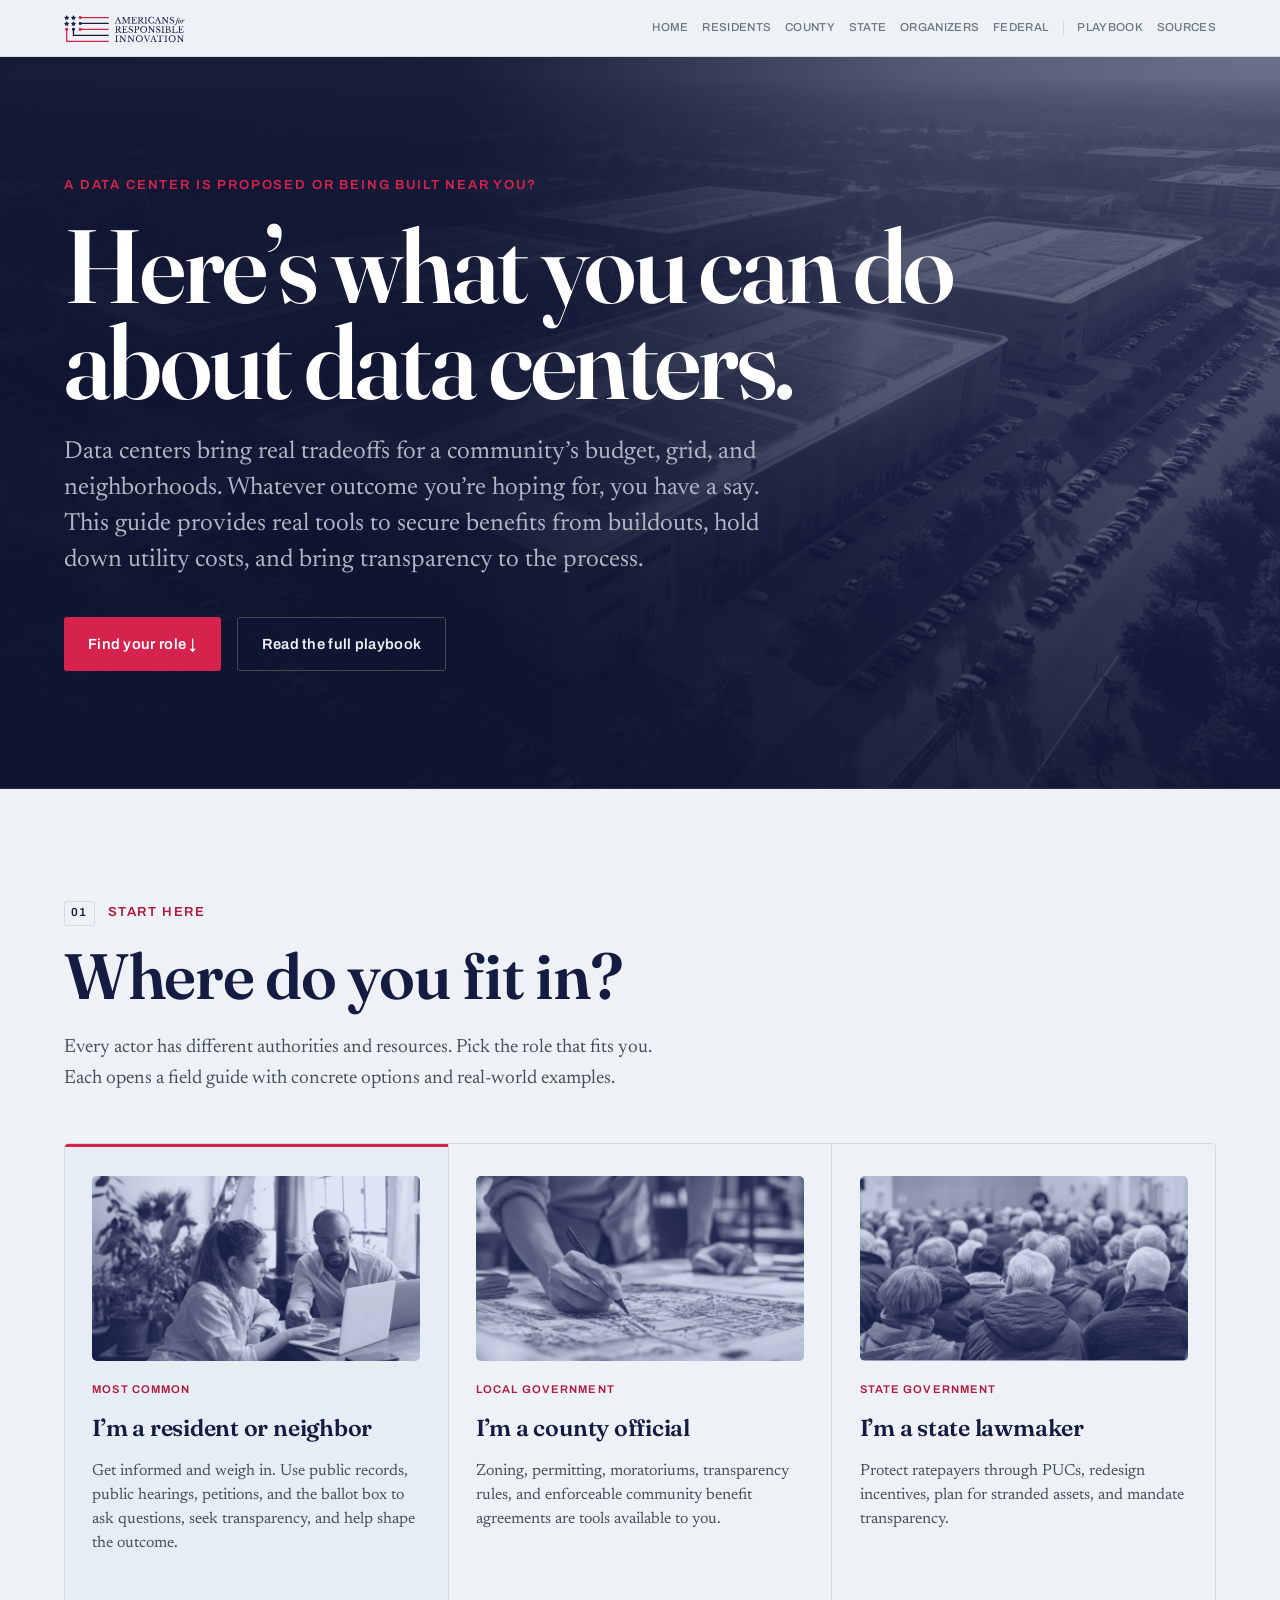
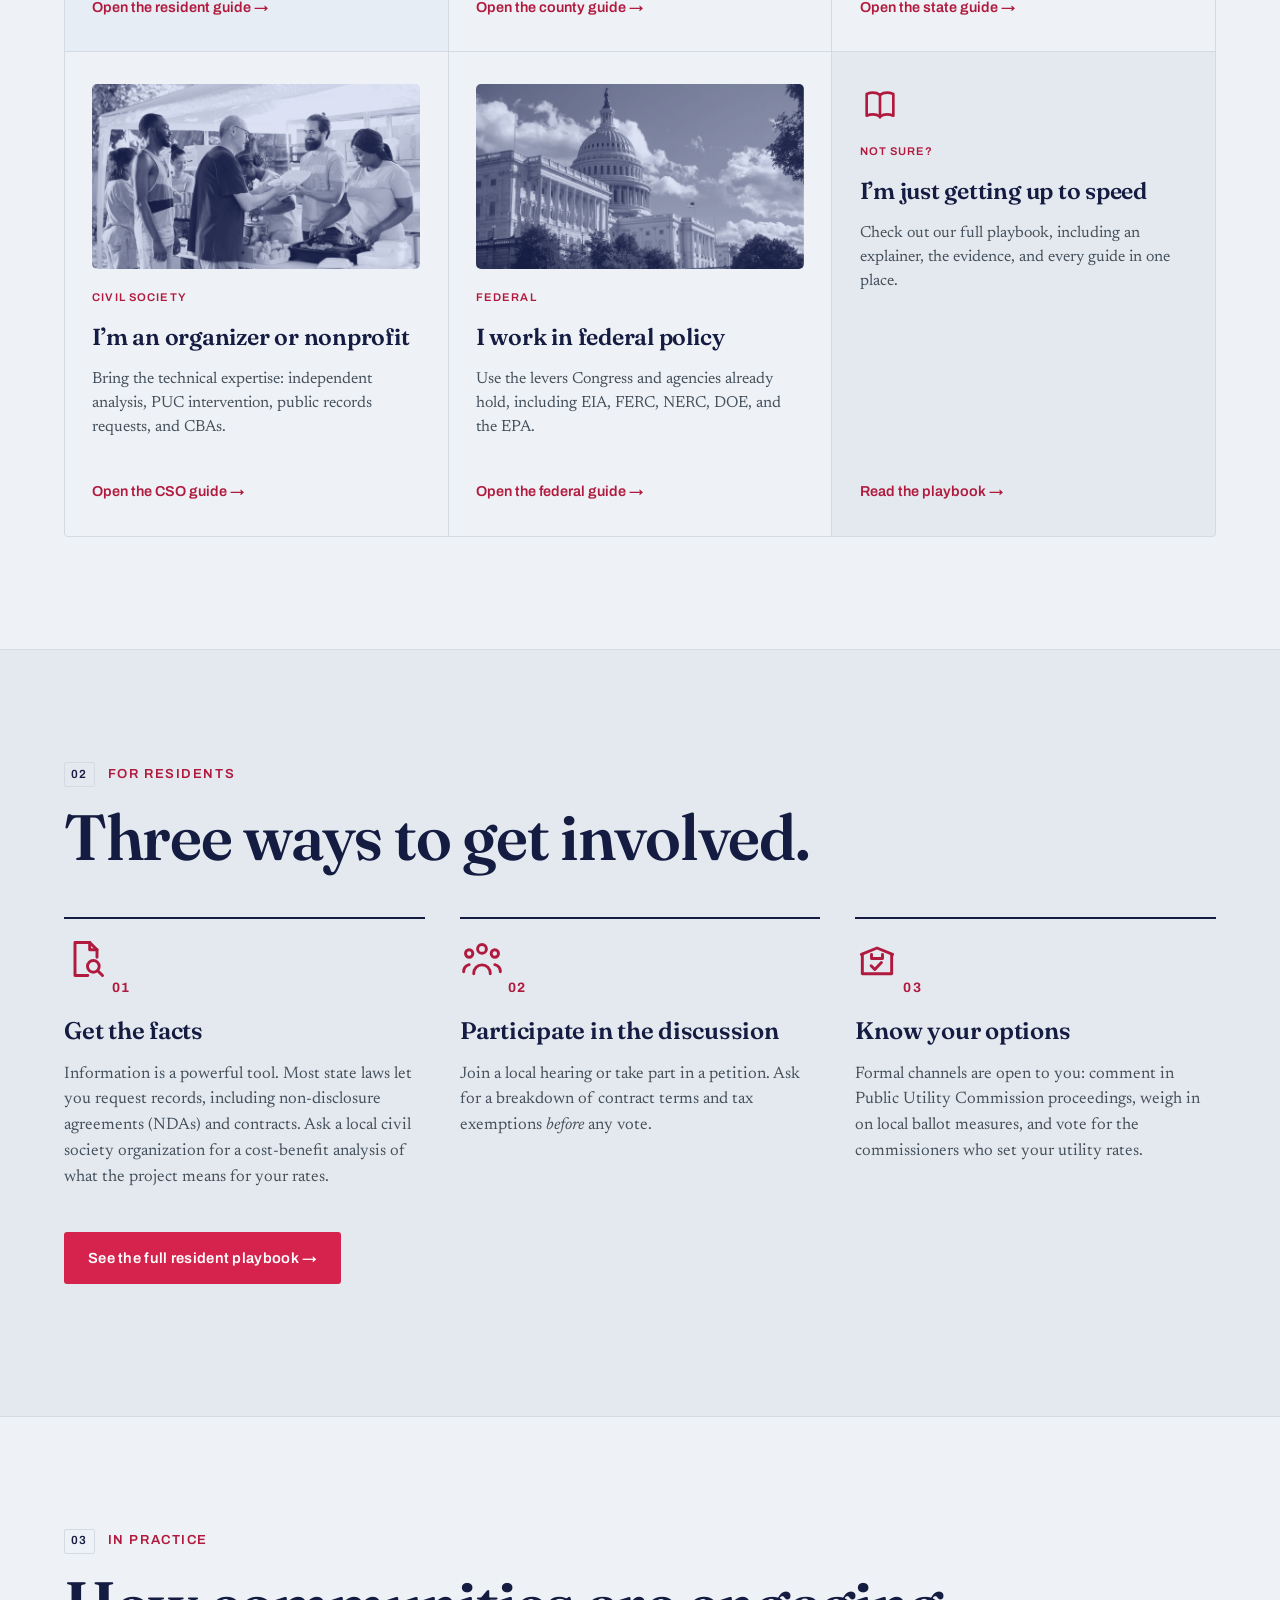
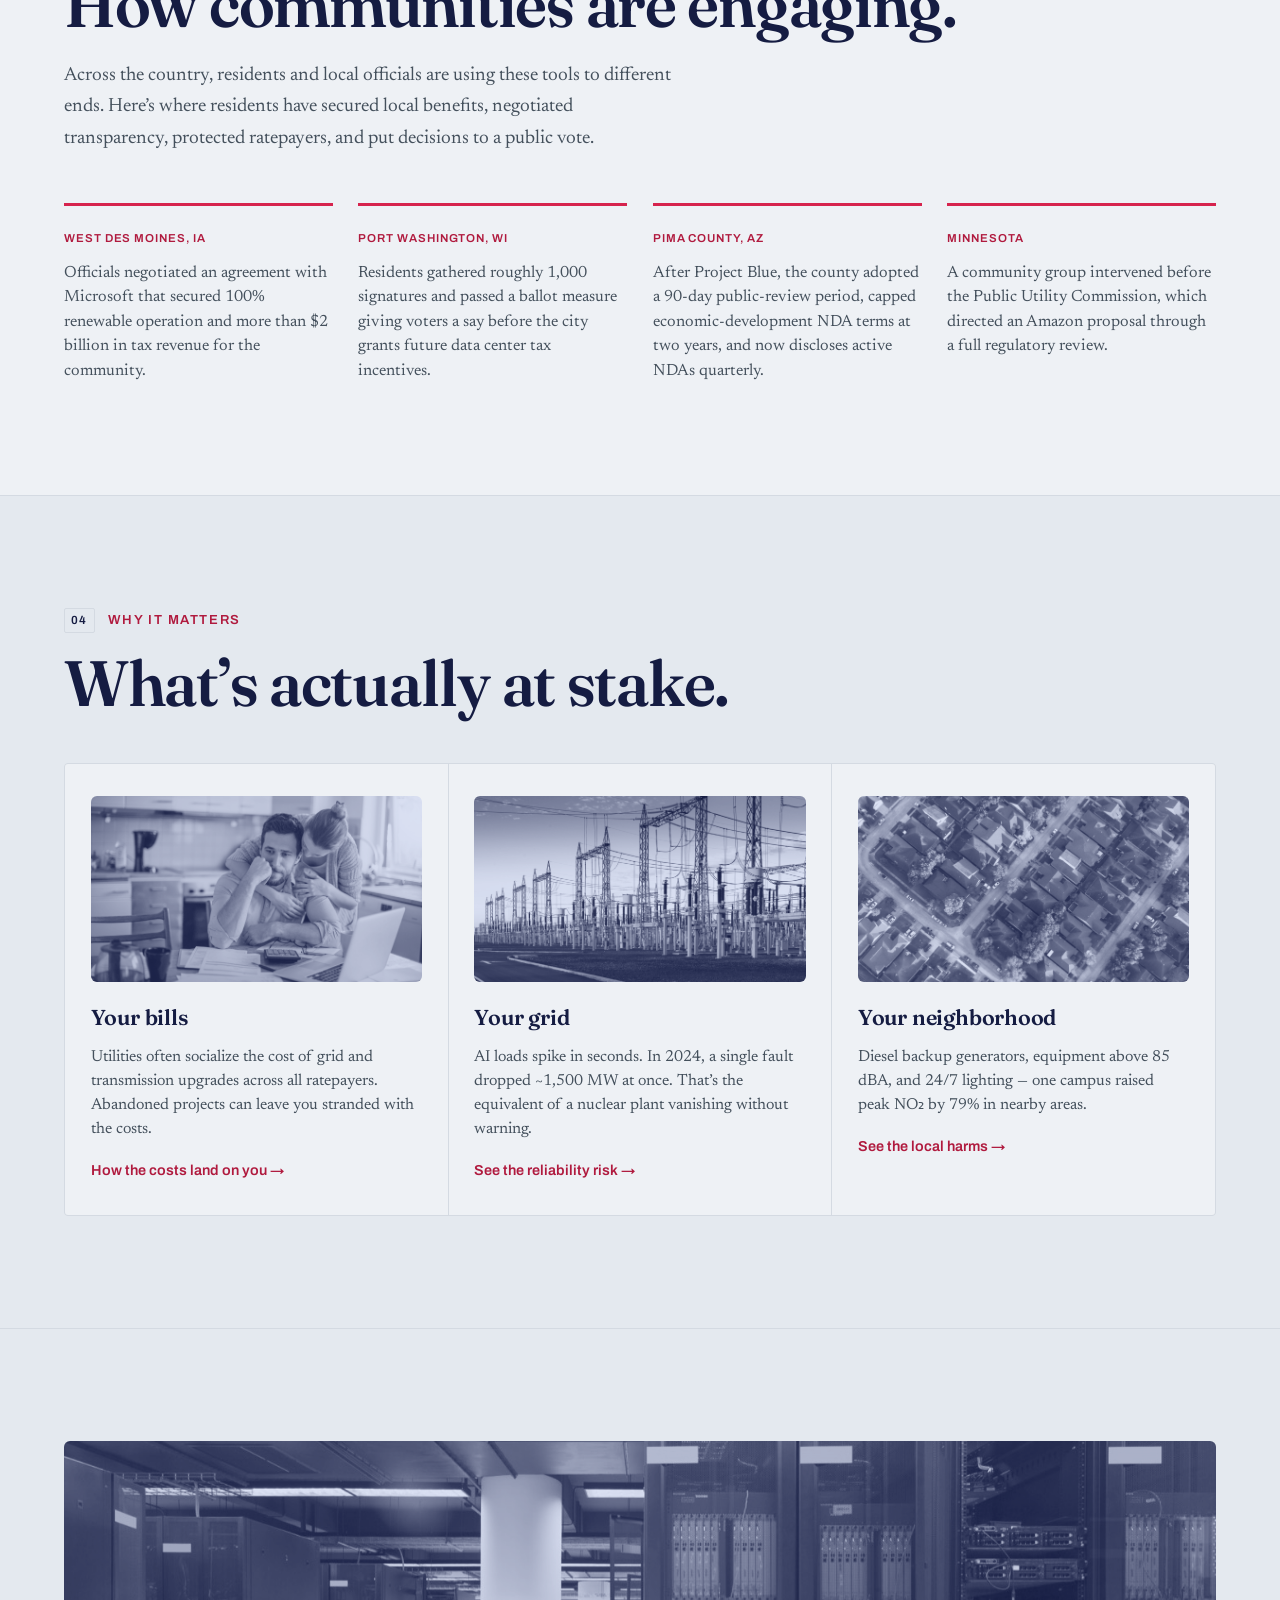
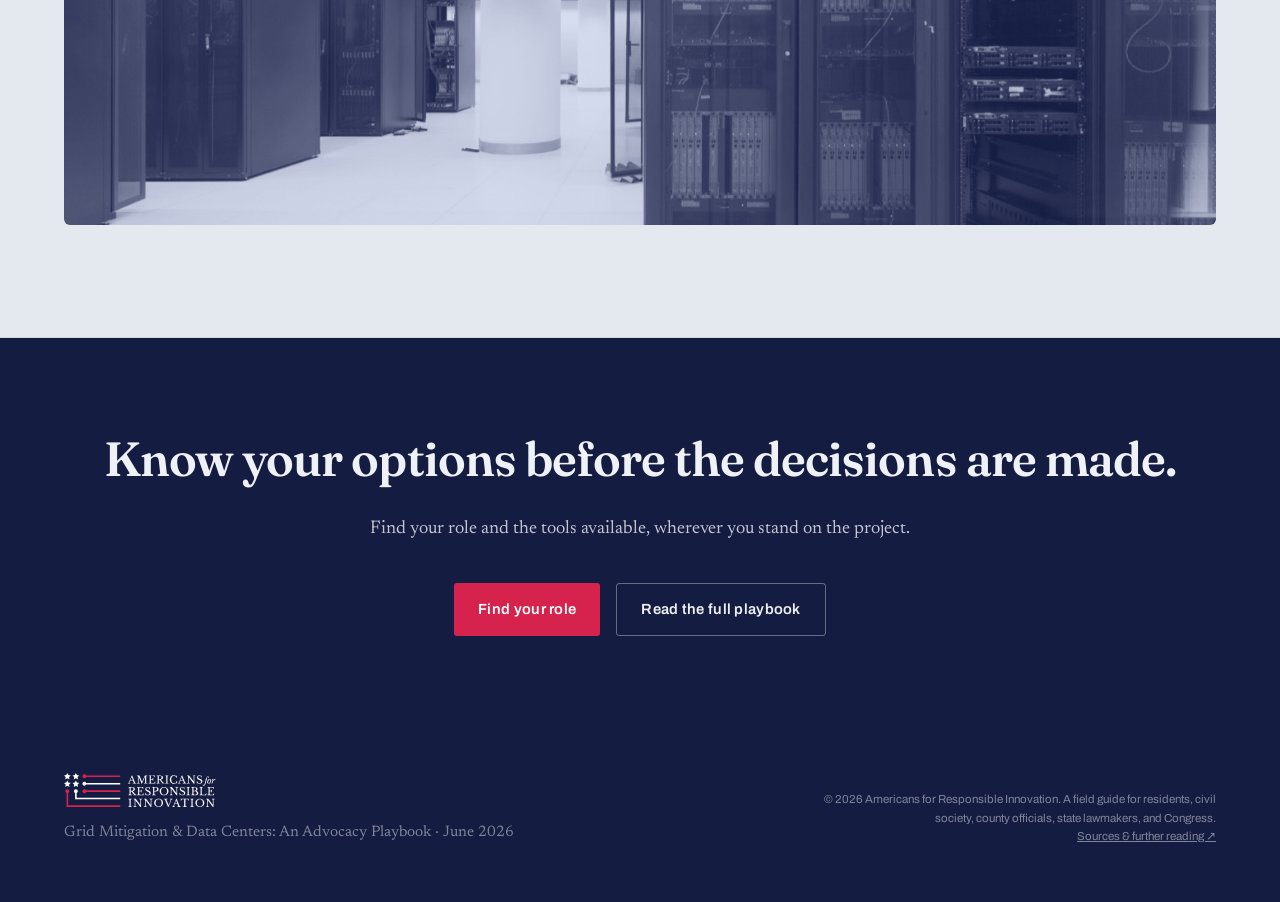
==== index.html @ ce4a9664 "Fix Playbook nav hover: grey divider + text-width underline The hover/active rule set border-color (" ====
<!DOCTYPE html>
<html lang="en">
<head>
  <meta charset="UTF-8" />
  <meta name="viewport" content="width=device-width, initial-scale=1.0" />
  <title>A data center near you? Here's what you can do.</title>
  <meta name="description" content="A community guide to engaging on data center development. Understand the process and your options — as a resident, county official, state lawmaker, organizer, or in Congress. From Americans for Responsible Innovation." />
  <link rel="preconnect" href="https://fonts.googleapis.com" />
  <link rel="preconnect" href="https://fonts.gstatic.com" crossorigin />
  <link href="https://fonts.googleapis.com/css2?family=Archivo:wght@400;500;600;700&family=Fraunces:ital,opsz,wght@0,9..144,300..900;1,9..144,400..700&family=Newsreader:ital,opsz,wght@0,6..72,300..600;1,6..72,300..500&display=swap" rel="stylesheet" />
  <link rel="stylesheet" href="styles.css?v=18" />
</head>
<body class="action-page">
  <div class="progress" id="progress" aria-hidden="true"></div>

  <!-- ARI duotone filter (navy shadows → cool-light highlights) -->
  <svg width="0" height="0" style="position:absolute" aria-hidden="true" focusable="false">
    <filter id="duo-amber" color-interpolation-filters="sRGB">
      <feColorMatrix type="matrix" values="0.299 0.587 0.114 0 0  0.299 0.587 0.114 0 0  0.299 0.587 0.114 0 0  0 0 0 1 0" />
      <feComponentTransfer>
        <feFuncR type="table" tableValues="0.082 0.870" />
        <feFuncG type="table" tableValues="0.110 0.895" />
        <feFuncB type="table" tableValues="0.259 0.965" />
      </feComponentTransfer>
    </filter>
  </svg>

  <header class="topbar">
    <div class="container topbar-inner">
      <a class="org" href="https://ari.us" target="_blank" rel="noopener"><img src="images/ari-logo-navy.svg" alt="Americans for Responsible Innovation" /></a>
      <nav class="section-nav" aria-label="Primary">
        <a href="index.html">Home</a>
        <a href="guides.html?guide=citizens">Residents</a>
        <a href="guides.html?guide=county">County</a>
        <a href="guides.html?guide=state">State</a>
        <a href="guides.html?guide=cso">Organizers</a>
        <a href="guides.html?guide=federal">Federal</a>
        <a href="playbook.html" class="nav-pb">Playbook</a>
        <a href="sources.html">Sources</a>
      </nav>
    </div>
  </header>

  <main id="top">
    <!-- ░░ ACTION HERO ░░ -->
    <section class="action-hero">
      <img class="hero-photo" src="images/dc-exterior-1.jpg" alt="" aria-hidden="true" />
      <div class="hero-scrim" aria-hidden="true"></div>
      <div class="container action-hero-inner">
        <p class="preline">A data center is proposed or being built near you?</p>
        <h1>Here’s what you can do<br />about data centers.</h1>
        <p class="standfirst">
          Data centers bring real tradeoffs for a community’s budget, grid, and
          neighborhoods. Whatever outcome you’re hoping for, you have a say. This guide
          provides real tools to secure benefits from buildouts, hold down utility costs,
          and bring transparency to the process.
        </p>
        <div class="hero-cta">
          <a href="#roles" class="btn btn-primary">Find your role ↓</a>
          <a href="playbook.html" class="btn btn-ghost">Read the full playbook</a>
        </div>
      </div>
    </section>

    <!-- ░░ ROLE ROUTER ░░ -->
    <section class="section" id="roles">
      <div class="container">
        <header class="section-head">
          <p class="section-label"><span class="num">01</span> Start Here</p>
          <h2 class="section-title">Where do you fit in?</h2>
          <p class="section-intro">Every actor has different authorities and resources. Pick the
          role that fits you. Each opens a field guide with concrete options and real-world
          examples.</p>
        </header>

        <div class="roles">
          <a class="role-card role-card--primary" href="guides.html?guide=citizens">
            <img class="role-photo" src="images/family.jpg" alt="" loading="lazy" />
            <span class="role-eyebrow">Most common</span>
            <h3>I’m a resident or neighbor</h3>
            <p>Get informed and weigh in. Use public records, public hearings, petitions,
            and the ballot box to ask questions, seek transparency, and help shape the
            outcome.</p>
            <span class="role-go">Open the resident guide →</span>
          </a>
          <a class="role-card" href="guides.html?guide=county">
            <img class="role-photo" src="images/zoning.jpg" alt="" loading="lazy" />
            <span class="role-eyebrow">Local government</span>
            <h3>I’m a county official</h3>
            <p>Zoning, permitting, moratoriums, transparency rules, and enforceable community
            benefit agreements are tools available to you.</p>
            <span class="role-go">Open the county guide →</span>
          </a>
          <a class="role-card" href="guides.html?guide=state">
            <img class="role-photo" src="images/town-hall.jpg" alt="" loading="lazy" />
            <span class="role-eyebrow">State government</span>
            <h3>I’m a state lawmaker</h3>
            <p>Protect ratepayers through PUCs, redesign incentives, plan for stranded assets,
            and mandate transparency.</p>
            <span class="role-go">Open the state guide →</span>
          </a>
          <a class="role-card" href="guides.html?guide=cso">
            <img class="role-photo" src="images/grassroots.jpg" alt="" loading="lazy" />
            <span class="role-eyebrow">Civil society</span>
            <h3>I’m an organizer or nonprofit</h3>
            <p>Bring the technical expertise: independent analysis, PUC intervention, public
            records requests, and CBAs.</p>
            <span class="role-go">Open the CSO guide →</span>
          </a>
          <a class="role-card" href="guides.html?guide=federal">
            <img class="role-photo" src="images/capitol.jpg" alt="" loading="lazy" />
            <span class="role-eyebrow">Federal</span>
            <h3>I work in federal policy</h3>
            <p>Use the levers Congress and agencies already hold, including EIA, FERC, NERC,
            DOE, and the EPA.</p>
            <span class="role-go">Open the federal guide →</span>
          </a>
          <a class="role-card role-card--muted" href="playbook.html">
            <span class="ico role-ico"><svg viewBox="0 0 24 24"><path d="M12 6.5C9.8 5 6.5 5 4 6v13c2.5-1 5.8-1 8 .5 2.2-1.5 5.5-1.5 8-.5V6c-2.5-1-5.8-1-8 .5z"/><path d="M12 6.5V20"/></svg></span>
            <span class="role-eyebrow">Not sure?</span>
            <h3>I’m just getting up to speed</h3>
            <p>Check out our full playbook, including an explainer, the evidence, and every
            guide in one place.</p>
            <span class="role-go">Read the playbook →</span>
          </a>
        </div>
      </div>
    </section>

    <!-- ░░ FIRST MOVES (RESIDENTS) ░░ -->
    <section class="section section-alt" id="firstmoves">
      <div class="container">
        <header class="section-head">
          <p class="section-label"><span class="num">02</span> For Residents</p>
          <h2 class="section-title">Three ways to get involved.</h2>
        </header>

        <div class="moves">
          <article class="move">
            <span class="ico move-ico"><svg viewBox="0 0 24 24"><path d="M14 3H6v18h7"/><path d="M14 3l4 4v4"/><path d="M14 3v4h4"/><circle cx="16" cy="16" r="3.2"/><path d="M18.4 18.4L21 21"/></svg></span>
            <span class="move-num">01</span>
            <h3>Get the facts</h3>
            <p>Information is a powerful tool. Most state laws let you request records,
            including non-disclosure agreements (NDAs) and contracts. Ask a local civil
            society organization for a cost-benefit analysis of what the project means for
            your rates.</p>
          </article>
          <article class="move">
            <span class="ico move-ico"><svg viewBox="0 0 24 24"><circle cx="12" cy="6.5" r="2.4"/><circle cx="5" cy="9" r="2"/><circle cx="19" cy="9" r="2"/><path d="M7.5 20c0-3 2-4.8 4.5-4.8s4.5 1.8 4.5 4.8"/><path d="M2 19c0-2 1-3.4 3-3.9M22 19c0-2-1-3.4-3-3.9"/></svg></span>
            <span class="move-num">02</span>
            <h3>Participate in the discussion</h3>
            <p>Join a local hearing or take part in a petition. Ask for a breakdown of
            contract terms and tax exemptions <em>before</em> any vote.</p>
          </article>
          <article class="move">
            <span class="ico move-ico"><svg viewBox="0 0 24 24"><path d="M3.5 9.5L12 6l8.5 3.5"/><path d="M4 9.5V20h16V9.5"/><path d="M9 9.5v2.2h6V9.5"/><path d="M8.8 15.7l2 2 3.6-3.8"/></svg></span>
            <span class="move-num">03</span>
            <h3>Know your options</h3>
            <p>Formal channels are open to you: comment in Public Utility Commission
            proceedings, weigh in on local ballot measures, and vote for the commissioners
            who set your utility rates.</p>
          </article>
        </div>
        <p class="moves-more">
          <a href="guides.html?guide=citizens" class="btn btn-primary">See the full resident playbook →</a>
        </p>
      </div>
    </section>

    <!-- ░░ WINS ░░ -->
    <section class="section wins-section" id="wins">
      <div class="container">
        <header class="section-head">
          <p class="section-label"><span class="num">03</span> In Practice</p>
          <h2 class="section-title">How communities are engaging.</h2>
          <p class="section-intro">Across the country, residents and local officials are using
          these tools to different ends. Here’s where residents have secured local benefits,
          negotiated transparency, protected ratepayers, and put decisions to a public vote.</p>
        </header>
        <div class="wins">
          <article class="win">
            <span class="win-place">West Des Moines, IA</span>
            <p>Officials negotiated an agreement with Microsoft that secured 100% renewable
            operation and more than $2 billion in tax revenue for the community.</p>
          </article>
          <article class="win">
            <span class="win-place">Port Washington, WI</span>
            <p>Residents gathered roughly 1,000 signatures and passed a ballot measure giving
            voters a say before the city grants future data center tax incentives.</p>
          </article>
          <article class="win">
            <span class="win-place">Pima County, AZ</span>
            <p>After Project Blue, the county adopted a 90-day public-review period, capped
            economic-development NDA terms at two years, and now discloses active NDAs
            quarterly.</p>
          </article>
          <article class="win">
            <span class="win-place">Minnesota</span>
            <p>A community group intervened before the Public Utility Commission, which
            directed an Amazon proposal through a full regulatory review.</p>
          </article>
        </div>
      </div>
    </section>

    <!-- ░░ WHY IT MATTERS ░░ -->
    <section class="section section-alt" id="why">
      <div class="container">
        <header class="section-head">
          <p class="section-label"><span class="num">04</span> Why It Matters</p>
          <h2 class="section-title">What’s actually at stake.</h2>
        </header>
        <div class="actors">
          <a class="actor why-card" href="playbook.html#incentives">
            <img class="why-photo" src="images/bills-1.jpg" alt="" loading="lazy" />
            <h4>Your bills</h4>
            <p>Utilities often socialize the cost of grid and transmission upgrades across all
            ratepayers. Abandoned projects can leave you stranded with the costs.</p>
            <span class="role-go">How the costs land on you →</span>
          </a>
          <a class="actor why-card" href="playbook.html#energy">
            <img class="why-photo" src="images/grid-1.jpg" alt="" loading="lazy" />
            <h4>Your grid</h4>
            <p>AI loads spike in seconds. In 2024, a single fault dropped ~1,500
            MW at once. That’s the equivalent of a nuclear plant vanishing without warning.</p>
            <span class="role-go">See the reliability risk →</span>
          </a>
          <a class="actor why-card" href="playbook.html#energy">
            <img class="why-photo" src="images/neighborhood-1.jpg" alt="" loading="lazy" />
            <h4>Your neighborhood</h4>
            <p>Diesel backup generators, equipment above 85 dBA, and 24/7 lighting — one
            campus raised peak NO₂ by 79% in nearby areas.</p>
            <span class="role-go">See the local harms →</span>
          </a>
        </div>
      </div>
    </section>

    <!-- ░░ FULL-WIDTH IMAGE BAND (placeholder) ░░ -->
    <section class="section section-alt">
      <div class="container">
        <img class="band-photo" src="images/dc-interior-1.jpg" alt="Inside a data center" loading="lazy" />
      </div>
    </section>

    <!-- ░░ CLOSING CTA ░░ -->
    <section class="cta-band">
      <div class="container">
        <h2>Know your options before the decisions are made.</h2>
        <p>Find your role and the tools available, wherever you stand on the project.</p>
        <div class="hero-cta center">
          <a href="#roles" class="btn btn-primary">Find your role</a>
          <a href="playbook.html" class="btn btn-ghost">Read the full playbook</a>
        </div>
      </div>
    </section>
  </main>

  <footer class="site-footer">
    <div class="container footer-inner">
      <div>
        <p class="footer-org"><a href="https://ari.us" target="_blank" rel="noopener"><img src="images/ari-logo-white.svg" alt="Americans for Responsible Innovation" /></a></p>
        <p class="footer-sub">Grid Mitigation &amp; Data Centers: An Advocacy Playbook · June 2026</p>
      </div>
      <p class="footer-note">© <span id="year"></span> Americans for Responsible Innovation.
      A field guide for residents, civil society, county officials, state lawmakers, and Congress.
      <br /><a href="sources.html" style="color:inherit;text-decoration:underline;">Sources &amp; further reading ↗</a></p>
    </div>
  </footer>

  <script src="script.js?v=11"></script>
</body>
</html>
---- styles.css ----
/* ============================================================
   Grid Mitigation & Data Centers — Advocacy Playbook
   Brand: ARI. Deep navy + cool paper, crimson signal (#D6234D / #151C42).
   Display serif (Fraunces) · reading serif (Newsreader) · Archivo labels.
   ============================================================ */

:root {
  --paper:      #eef1f5;   /* cool paper base */
  --paper-2:    #e4e9ef;   /* deeper panel */
  --ink:        #151c42;   /* near-black, cool */
  --ink-2:      #44505c;   /* muted body */
  --ink-3:      #6b7682;   /* captions */
  --rule:       #d4dae2;   /* hairlines */
  --signal:     #d6234d;   /* amber accent (fills) */
  --signal-2:   #b01a3e;   /* deep amber (hover) */
  --accent-text:#b01a3e;   /* bronze — amber as text on light */
  --slate:      #6f8b96;   /* cool counterpoint */
  --dark:       #0e1330;   /* dark section bg */
  --dark-paper: #eef2f6;   /* text on dark */

  --serif-display: "Fraunces", Georgia, "Times New Roman", serif;
  --serif-text: "Newsreader", Georgia, serif;
  --ui: "Archivo", "Helvetica Neue", Arial, sans-serif;

  --measure: 48rem;
  --container: 76rem;
}

* { box-sizing: border-box; margin: 0; padding: 0; }

html { scroll-behavior: smooth; -webkit-text-size-adjust: 100%; }

/* keep anchored sections clear of the sticky topbar */
:target { scroll-margin-top: 72px; }
section[id] { scroll-margin-top: 72px; }

body {
  font-family: var(--serif-text);
  font-size: 1.18rem;
  line-height: 1.65;
  color: var(--ink);
  background: var(--paper);
  -webkit-font-smoothing: antialiased;
  text-rendering: optimizeLegibility;
}

::selection { background: var(--signal); color: #ffffff; }

a { color: inherit; }

.container {
  max-width: var(--container);
  margin: 0 auto;
  padding: 0 2rem;
}

.measure { max-width: var(--measure); }

p { margin-bottom: 1.25rem; }
.measure > p:last-child { margin-bottom: 0; }
em { font-style: italic; }
strong, b { font-weight: 600; }

/* ── Reading progress bar ───────────────────────────── */
.progress {
  position: fixed; top: 0; left: 0; height: 3px; width: 0;
  background: var(--signal); z-index: 200;
  transition: width 0.1s linear;
}

/* ── Top bar ────────────────────────────────────────── */
.topbar {
  position: sticky; top: 0; z-index: 100;
  background: rgba(238, 241, 245, 0.85);
  backdrop-filter: blur(10px);
  border-bottom: 1px solid var(--rule);
}
.topbar-inner {
  display: flex; align-items: center; justify-content: space-between;
  height: 56px; gap: 1.5rem;
}
.org {
  font-family: var(--ui);
  font-size: 0.64rem; letter-spacing: 0.06em; text-transform: uppercase;
  text-decoration: none; font-weight: 500; color: var(--ink);
  white-space: nowrap;
}
.section-nav { display: flex; gap: 0.85rem; }
.section-nav a {
  font-family: var(--ui);
  font-weight: 500;
  font-size: 0.72rem; letter-spacing: 0.03em; text-transform: uppercase;
  text-decoration: none; color: var(--ink-3);
  padding: 2px 0; border-bottom: 1.5px solid transparent;
  transition: color 0.2s, border-color 0.2s;
}
.section-nav .nav-pb {
  color: var(--ink-3); margin-left: 0.95rem; position: relative;
}
.section-nav .nav-pb::before {
  content: ""; position: absolute; left: -0.9rem; top: 50%; transform: translateY(-50%);
  height: 0.95rem; width: 1px; background: var(--rule);
}
.section-nav .nav-pb:hover { color: var(--accent-text); }
.section-nav a:hover, .section-nav a.active { color: var(--accent-text); border-bottom-color: var(--signal); }
.section-nav a.nav-action {
  color: #ffffff; background: var(--signal); border: none;
  padding: 5px 12px; border-radius: 3px; letter-spacing: 0.04em;
}
.section-nav a.nav-action:hover { background: var(--signal-2); }

/* ── Cover ──────────────────────────────────────────── */
.cover {
  position: relative;
  padding: clamp(5rem, 13vh, 9rem) 0 clamp(9rem, 22vh, 15rem);
  overflow: hidden;
  border-bottom: 1px solid var(--rule);
}
.ekg {
  position: absolute; inset: auto 0 2.5rem 0; height: 120px;
  opacity: 0.1; pointer-events: none;
}
.ekg svg { width: 100%; height: 100%; }
.ekg path { fill: none; stroke: var(--signal); stroke-width: 2.5; }
.cover-inner { position: relative; }
.kicker {
  font-family: var(--ui);
  font-weight: 600;
  font-size: 0.78rem; letter-spacing: 0.2em; text-transform: uppercase;
  color: var(--accent-text); margin-bottom: 1.6rem;
}
.cover-title {
  font-family: var(--serif-display);
  font-weight: 600;
  font-size: clamp(3rem, 11vw, 8.5rem);
  line-height: 0.92;
  letter-spacing: -0.025em;
  margin-bottom: 1.8rem;
}
.cover-title .amp {
  font-style: italic; font-weight: 400; color: var(--accent-text);
}
.standfirst {
  font-family: var(--serif-text);
  font-size: clamp(1.25rem, 2.4vw, 1.6rem);
  line-height: 1.45; max-width: 34rem; color: var(--ink-2);
  margin-bottom: 2.4rem;
}
.cover-meta {
  display: flex; align-items: center; gap: 0.9rem;
  font-family: var(--ui);
  font-size: 0.78rem; letter-spacing: 0.06em; text-transform: uppercase;
  color: var(--ink-3);
}
.cover-meta .dot { font-size: 0.4rem; color: var(--accent-text); }
.scroll-cue {
  display: inline-flex; align-items: center; gap: 0.6rem; margin-top: 3rem;
  font-family: var(--ui); font-size: 0.72rem; letter-spacing: 0.12em;
  text-transform: uppercase; text-decoration: none; color: var(--ink);
}
.scroll-cue svg { animation: nudge 1.8s ease-in-out infinite; }
@keyframes nudge { 0%,100%{ transform: translateY(0);} 50%{ transform: translateY(4px);} }

/* ── Section scaffolding ────────────────────────────── */
.section { padding: clamp(4rem, 9vw, 7rem) 0; border-bottom: 1px solid var(--rule); }
.section-alt { background: var(--paper-2); }
.section-head { margin-bottom: 3rem; }
.section-label {
  font-family: var(--ui);
  font-weight: 600;
  font-size: 0.82rem; letter-spacing: 0.12em; text-transform: uppercase;
  color: var(--accent-text); margin-bottom: 1.2rem;
  display: flex; align-items: baseline; gap: 0.8rem;
}
.section-label .num {
  font-weight: 600; color: var(--ink);
  border: 1px solid var(--rule); border-radius: 2px;
  padding: 0.15em 0.5em; font-size: 0.9em;
}
.section-title {
  font-family: var(--serif-display);
  font-weight: 600; letter-spacing: -0.02em; line-height: 0.98;
  font-size: clamp(2.2rem, 5.5vw, 4rem);
}
.section-intro {
  font-size: 1.2rem; color: var(--ink-2); max-width: 38rem; margin-top: 1.5rem;
}
.subhead {
  font-family: var(--serif-display);
  font-weight: 600; font-size: 1.6rem; letter-spacing: -0.01em;
  margin: 2.6rem 0 1rem;
}

/* ── Executive summary ──────────────────────────────── */
.summary .lead { font-size: 1.4rem; line-height: 1.5; }
.dropcap {
  float: left; font-family: var(--serif-display); font-weight: 600;
  font-size: 4.6rem; line-height: 0.76; padding: 0.1em 0.12em 0 0;
  color: var(--accent-text);
}
.kicker-inline {
  font-family: var(--serif-text); font-style: italic;
  font-size: 1.25rem; color: var(--ink); line-height: 1.55;
  border-left: 3px solid var(--signal); padding-left: 1.4rem; margin-top: 2rem;
}

/* ── Stat strip (inline counters) ───────────────────── */
.stat-strip {
  display: grid; grid-template-columns: repeat(4, 1fr);
  gap: 1px; background: var(--rule);
  border: 1px solid var(--rule); border-radius: 4px; overflow: hidden;
  margin: 3rem 0;
}
.stat-strip .stat { background: var(--paper); padding: 1.8rem 1.4rem; }
.section-alt .stat-strip .stat { background: var(--paper-2); }
.stat-value {
  display: block; font-family: var(--serif-display); font-weight: 600;
  font-size: clamp(2rem, 4vw, 2.8rem); line-height: 1; letter-spacing: -0.02em;
  color: var(--ink); margin-bottom: 0.5rem;
}
.stat-label {
  font-family: var(--ui); font-size: 0.74rem; line-height: 1.4;
  color: var(--ink-3); text-transform: uppercase; letter-spacing: 0.03em;
}

/* ── Ledger (incentive / action table) ──────────────── */
.ledger { border-top: 2px solid var(--ink); margin: 2.5rem 0; }
.ledger-row {
  display: grid; grid-template-columns: 16rem 1fr; gap: 2rem;
  padding: 1.15rem 0; border-bottom: 1px solid var(--rule);
}
.ledger-head {
  font-family: var(--ui); font-size: 0.72rem; letter-spacing: 0.1em;
  text-transform: uppercase; color: var(--ink-3); padding: 0.7rem 0;
}
.ledger-term {
  font-family: var(--serif-display); font-weight: 600; font-size: 1.15rem;
  letter-spacing: -0.01em;
}
.ledger-row > div:last-child { color: var(--ink-2); font-size: 1.05rem; }

/* ── Figure row (big single numbers) ────────────────── */
.figure-row {
  display: grid; grid-template-columns: repeat(3, 1fr); gap: 1.5rem;
  margin: 3rem 0;
}
.figure {
  border-top: 3px solid var(--ink); padding-top: 1rem;
}
.figure-hot { border-top-color: var(--signal); }
.figure-value {
  display: block; font-family: var(--serif-display); font-weight: 600;
  font-size: clamp(2.6rem, 6vw, 4rem); line-height: 0.95; letter-spacing: -0.03em;
}
.figure-hot .figure-value { color: var(--accent-text); }
.figure-label {
  display: block; margin-top: 0.6rem; font-family: var(--ui);
  font-size: 0.76rem; line-height: 1.4; color: var(--ink-3);
  text-transform: uppercase; letter-spacing: 0.03em;
}

/* ── Pull quote ─────────────────────────────────────── */
.quote-block { margin: 3.5rem 0; }
.quote-block blockquote {
  font-family: var(--serif-display);
  font-weight: 400; font-style: italic;
  font-size: clamp(1.5rem, 3.4vw, 2.2rem); line-height: 1.3;
  letter-spacing: -0.01em; max-width: 46rem;
  padding-left: 2rem; border-left: 4px solid var(--signal);
}

/* ── Field-note case cards ──────────────────────────── */
.field-notes {
  display: grid; grid-template-columns: repeat(auto-fit, minmax(15rem, 1fr));
  gap: 1.2rem; margin: 2rem 0;
}
.note {
  background: var(--paper); border: 1px solid var(--rule); border-radius: 4px;
  border-left: 3px solid var(--signal);
  padding: 1.3rem 1.4rem;
}
.section-alt .note { background: var(--paper); }
.note-tag {
  display: inline-block; font-family: var(--ui);
  font-size: 0.68rem; letter-spacing: 0.08em; text-transform: uppercase;
  color: var(--accent-text); margin-bottom: 0.6rem; font-weight: 500;
}
.note p { margin: 0; font-size: 1rem; line-height: 1.5; color: var(--ink-2); }
/* notes inside dark sections: dark card, light text (avoids .dark p override) */
.dark .note { background: #181d24; border-color: #2a323c; }
.dark .note p { color: #c3c7d2; }
.dark .note .note-tag { color: var(--signal); }

/* ── Dark section ───────────────────────────────────── */
.dark {
  background: var(--dark); color: var(--dark-paper);
  border-bottom-color: #2a2a30;
}
.dark .section-label { color: #d6234d; }
.dark .section-label .num { color: var(--dark-paper); border-color: #3a3a42; }
.dark .section-title { color: var(--dark-paper); }
.dark p { color: #c3c7d2; }
.dark .subhead { color: var(--dark-paper); }
.dark strong { color: #fff; }

.problems {
  list-style: none; counter-reset: prob;
  display: grid; grid-template-columns: 1fr 1fr; gap: 2.5rem 3rem;
  margin: 3rem 0;
}
.problems li { counter-increment: prob; position: relative; padding-top: 2.6rem; }
.problems li::before {
  content: counter(prob, decimal-leading-zero);
  position: absolute; top: 0; left: 0;
  font-family: var(--ui); font-size: 0.85rem; font-weight: 600;
  color: #d6234d; letter-spacing: 0.1em;
}
.problems li::after {
  content: ""; position: absolute; top: 1.9rem; left: 0; width: 2.5rem;
  border-top: 1px solid #3a3a42;
}
.problems h4 {
  font-family: var(--serif-display); font-weight: 600; font-size: 1.35rem;
  letter-spacing: -0.01em; margin-bottom: 0.6rem; color: var(--dark-paper);
}
.problems p { font-size: 1.02rem; line-height: 1.55; margin: 0; }

.bigstat {
  display: grid; grid-template-columns: auto 1fr; gap: 2.5rem; align-items: center;
  margin: 3.5rem 0; padding: 2.5rem 0; border-top: 1px solid #3a3a42;
  border-bottom: 1px solid #3a3a42;
}
.bigstat-figure {
  font-family: var(--serif-display); font-weight: 600;
  font-size: clamp(3rem, 9vw, 6rem); line-height: 0.9; letter-spacing: -0.03em;
  color: #d6234d; white-space: nowrap;
}
.bigstat-caption { font-size: 1.15rem; line-height: 1.5; margin: 0; max-width: 34rem; }

/* ── Load chart (signature visual) ──────────────────── */
.loadchart { margin: 3.5rem 0; }
.loadchart-frame {
  border: 1px solid #2f2f37; border-radius: 6px;
  background: #18181d; padding: 1.4rem 1.4rem 0.6rem;
}
.loadchart svg { width: 100%; height: auto; display: block; overflow: visible; }
.lc-grid line { stroke: #27272e; stroke-width: 1; }
.lc-axis-line { stroke: #3a3a42; stroke-width: 1; }
.lc-drop { stroke: #d6234d; stroke-width: 1; stroke-dasharray: 3 4; opacity: 0.55; }
.lc-line { fill: none; stroke-width: 2.4; stroke-linejoin: round; stroke-linecap: round; }
.lc-flat { stroke: #6f8b96; opacity: 0.9; }
.lc-spiky { stroke: #d6234d; filter: drop-shadow(0 0 5px rgba(214,35,77,0.35)); }
.lc-pulse { fill: #fff; opacity: 0; filter: drop-shadow(0 0 6px rgba(255,255,255,0.9)); }
.lc-axis { fill: #6f6a60; font-family: var(--ui); font-size: 11px; letter-spacing: 0.14em; }
.lc-annot { fill: #d6234d; font-family: var(--ui); font-size: 11px; letter-spacing: 0.06em; }

/* draw-in animation, triggered when scrolled into view */
.loadchart .lc-line { stroke-dashoffset: 0; }
.loadchart.armed .lc-line { /* set by JS once lengths are known */ }
.loadchart.in-view .lc-line {
  transition: stroke-dashoffset 2.2s cubic-bezier(0.22, 0.61, 0.36, 1);
  stroke-dashoffset: 0 !important;
}
.loadchart.in-view .lc-pulse { opacity: 1; transition: opacity 0.5s ease 2s; }

.lc-legend { display: flex; flex-wrap: wrap; gap: 1.8rem; margin-top: 1.1rem; }
.lc-key {
  font-family: var(--ui); font-size: 0.74rem; letter-spacing: 0.03em;
  text-transform: uppercase; color: #c3c7d2;
  display: inline-flex; align-items: center; gap: 0.55rem;
}
.lc-key::before {
  content: ""; width: 16px; height: 3px; border-radius: 2px;
}
.lc-key-flat::before { background: #6f8b96; }
.lc-key-spiky::before { background: #d6234d; }
.lc-cap {
  font-family: var(--serif-text); font-style: italic;
  font-size: 1.05rem; line-height: 1.5; color: #9d988c;
  margin-top: 1.2rem; max-width: 40rem;
}

/* ── Actors grid ────────────────────────────────────── */
.actors {
  display: grid; grid-template-columns: repeat(3, 1fr);
  gap: 1px; background: var(--rule);
  border: 1px solid var(--rule); border-radius: 4px; overflow: hidden;
  margin-top: 1rem;
}
.actor { background: var(--paper); padding: 2rem 1.6rem; }
.actor-num {
  font-family: var(--ui); font-size: 0.85rem; font-weight: 600;
  color: var(--accent-text); text-transform: uppercase; letter-spacing: 0.1em;
}
.actor h4 {
  font-family: var(--serif-display); font-weight: 600; font-size: 1.35rem;
  letter-spacing: -0.01em; margin: 0.9rem 0 0.6rem;
}
.actor p { font-size: 1rem; line-height: 1.5; color: var(--ink-2); margin: 0; }
/* closing-thought cell that fills the grid's empty slot */
.actor--note { background: var(--paper-2); display: flex; align-items: center; }
.actor--note p {
  font-family: var(--serif-text); font-style: italic;
  font-size: 1.15rem; line-height: 1.5; color: var(--ink);
}

/* ── Guide hero (guides page): role image band ──────── */
.guide-hero {
  position: relative; overflow: hidden;
  background: var(--dark); color: var(--dark-paper);
  padding: clamp(4.5rem, 10vh, 7rem) 0 clamp(2.6rem, 6vh, 4.2rem);
  border-bottom: 1px solid #2a2a30;
}
.guide-hero .container { position: relative; z-index: 1; }
.guide-hero .back-home { color: #aeb8c4; }
.guide-hero .back-home:hover { color: var(--signal); }
.guide-hero .section-label { color: var(--signal); }
.guide-hero .section-label .num { color: var(--dark-paper); border-color: #3a414b; }
.guide-hero .section-title { color: #fff; }
.guide-hero .section-intro { color: #cfd6dd; }
.guide-hero .section-head { margin-bottom: 0; }
#guide-hero-photo { transition: opacity 0.25s ease; }

/* faint, very-low-opacity cover photo for document-style pages */
.cover-photo {
  position: absolute; inset: 0; width: 100%; height: 100%;
  object-fit: cover; opacity: 0.09; filter: url(#duo-amber);
  pointer-events: none;
}
.sources-head { position: relative; overflow: hidden; }
.sources-head .container { position: relative; }

/* back-to-home breadcrumb (guides page) */
.back-home {
  display: inline-block; font-family: var(--ui); font-weight: 600;
  font-size: 0.78rem; letter-spacing: 0.05em; text-transform: uppercase;
  text-decoration: none; color: var(--ink-3); margin-bottom: 1.8rem;
}
.back-home:hover { color: var(--accent-text); }

/* ── Tabs / guides ──────────────────────────────────── */
.tabs {
  display: flex; flex-wrap: wrap; gap: 0.5rem;
  margin-bottom: 2.5rem; border-bottom: 2px solid var(--ink);
}
.tab {
  font-family: var(--ui); font-size: 0.8rem; letter-spacing: 0.04em;
  text-transform: uppercase; cursor: pointer;
  background: none; border: none; color: var(--ink-3);
  padding: 0.7rem 1.1rem; margin-bottom: -2px;
  border-bottom: 2px solid transparent; transition: color 0.15s, border-color 0.15s;
}
.tab:hover { color: var(--ink); }
.tab.is-active { color: var(--accent-text); border-bottom-color: var(--signal); }

.panel { display: none; animation: fade 0.35s ease; }
.panel.is-active { display: block; }
@keyframes fade { from { opacity: 0; transform: translateY(6px);} to { opacity: 1; transform: none;} }
.panel-lead {
  font-family: var(--serif-display); font-weight: 400; font-style: italic;
  font-size: 1.4rem; line-height: 1.4; letter-spacing: -0.01em;
  max-width: 40rem; margin-bottom: 2.5rem; color: var(--ink);
}
.play-group {
  font-family: var(--serif-display); font-weight: 600;
  font-size: 1.5rem; letter-spacing: -0.01em; color: var(--ink);
  margin: 3rem 0 1.2rem;
}
.play-group::after {
  content: ""; display: block; width: 3rem;
  border-top: 3px solid var(--signal); margin-top: 0.5rem;
}
.plays { list-style: none; max-width: 44rem; }
.plays li {
  position: relative; padding-left: 1.6rem; margin-bottom: 0.85rem;
  font-size: 1.08rem; line-height: 1.55; color: var(--ink-2);
}
.plays li::before {
  content: ""; position: absolute; left: 0; top: 0.66em;
  width: 0.55rem; height: 0.55rem; background: var(--signal);
  transform: rotate(45deg);
}
.plays b { color: var(--ink); }
.plays.qlist li { font-style: italic; color: var(--ink); }
.play-note {
  max-width: 44rem; font-size: 1.08rem; line-height: 1.55;
  color: var(--ink-2); margin: 1.2rem 0;
}
.play-note b { color: var(--ink); }
.play-fyi {
  max-width: 44rem; font-size: 1rem; line-height: 1.55;
  color: var(--ink-2); margin: 1rem 0 1.4rem;
  padding: 0.7rem 1rem; border-left: 2px solid var(--signal);
  background: var(--paper-2); border-radius: 0 4px 4px 0;
}
.play-fyi i { color: var(--accent-text); font-style: normal; font-weight: 600; }
.plays a, .subplays a, .play-note a, .note a {
  color: var(--accent-text); text-decoration: underline;
  text-underline-offset: 2px; text-decoration-thickness: 1px;
}
.plays a:hover, .subplays a:hover, .play-note a:hover, .note a:hover { color: var(--signal); }
.field-notes.on-dark .note a { color: var(--signal); }
.subplays {
  list-style: none; max-width: 44rem; margin: 0.4rem 0 1.4rem;
}
.subplays li {
  position: relative; padding-left: 1.6rem; margin-bottom: 0.7rem;
  font-size: 1.06rem; line-height: 1.55; color: var(--ink-2);
}
.subplays li::before {
  content: ""; position: absolute; left: 0.1rem; top: 0.7em;
  width: 0.45rem; height: 0.45rem; border: 1.5px solid var(--signal);
  border-radius: 50%;
}
.subplays.qlist li { font-style: italic; }
.resources {
  font-family: var(--ui); font-size: 0.82rem; letter-spacing: 0.02em;
  color: var(--ink-3); margin-top: 2.5rem; padding-top: 1.2rem;
  border-top: 1px solid var(--rule);
}
.resources b { color: var(--ink); }

/* ── Conclusion ─────────────────────────────────────── */
.conclusion { background: var(--ink); color: var(--paper); border-bottom: none; }
.conclusion .section-label { color: #d6234d; }
.conclusion .section-label .num { color: var(--paper); border-color: #3a3f52; }
.conclusion .section-title { color: var(--paper); margin-bottom: 2rem; }
.conclusion p { color: #cdd1db; }
.conclusion .closing-line {
  font-family: var(--serif-display); font-weight: 400; font-style: italic;
  font-size: clamp(1.5rem, 3vw, 2rem); line-height: 1.35; color: var(--paper);
  margin-top: 2rem;
}
.conclusion .closing-line em { color: #d6234d; font-style: italic; }

/* ── Footer ─────────────────────────────────────────── */
.site-footer { background: var(--ink); color: #aab0c2; padding: 3.5rem 0; }
.footer-inner {
  display: flex; justify-content: space-between; gap: 2rem; flex-wrap: wrap;
  align-items: flex-end;
}
.footer-org {
  font-family: var(--ui); font-size: 0.8rem; letter-spacing: 0.08em;
  text-transform: uppercase; color: var(--paper); margin-bottom: 0.4rem;
}
.footer-sub { font-size: 0.95rem; margin: 0; color: #7f8598; }
.footer-note {
  font-family: var(--ui); font-size: 0.72rem; line-height: 1.6;
  max-width: 26rem; margin: 0; color: #7f8598; text-align: right;
}

/* ── Responsive ─────────────────────────────────────── */
@media (max-width: 860px) {
  .section-nav { display: none; }
  .stat-strip { grid-template-columns: 1fr 1fr; }
  .figure-row { grid-template-columns: 1fr; gap: 1.8rem; }
  .problems { grid-template-columns: 1fr; }
  .ledger-row { grid-template-columns: 1fr; gap: 0.4rem; }
  .ledger-head { display: none; }
  .bigstat { grid-template-columns: 1fr; gap: 1.2rem; }
}
@media (max-width: 520px) {
  body { font-size: 1.08rem; }
  .container { padding: 0 1.3rem; }
  .stat-strip { grid-template-columns: 1fr; }
  .footer-inner { flex-direction: column; align-items: flex-start; }
  .footer-note { text-align: left; }
}

/* ── Buttons ────────────────────────────────────────── */
.btn {
  display: inline-flex; align-items: center; gap: 0.5rem;
  font-family: var(--ui); font-weight: 600; font-size: 0.92rem; letter-spacing: 0.02em;
  padding: 0.85rem 1.5rem; border-radius: 3px; text-decoration: none;
  transition: transform 0.15s, background 0.2s, color 0.2s, border-color 0.2s;
}
.btn:hover { transform: translateY(-2px); }
.btn-primary { background: var(--signal); color: #ffffff; }
.btn-primary:hover { background: var(--signal-2); }
.btn-ghost { border: 1px solid #4a4a52; color: var(--dark-paper); }
.btn-ghost:hover { border-color: #d6234d; color: #fff; }
.section-alt .btn-ghost, .cta-band .btn-ghost { border-color: rgba(255,255,255,0.35); }

/* ── Action landing: hero ───────────────────────────── */
.action-hero {
  position: relative; overflow: hidden;
  background: var(--dark); color: var(--dark-paper);
  padding: clamp(5rem, 13vh, 9rem) 0 clamp(12rem, 25vh, 16rem);
  border-bottom: 1px solid #2a2a30;
}
.ekg-bold { inset: auto 0 0 0; height: 150px; opacity: 0.16; }
.ekg-bold path { stroke: #d6234d; stroke-width: 3; }
.action-hero-inner { position: relative; }
.action-hero .preline {
  font-family: var(--ui); font-weight: 600; text-transform: uppercase;
  letter-spacing: 0.14em; font-size: 0.82rem; color: #d6234d; margin-bottom: 1.4rem;
}
.action-hero h1 {
  font-family: var(--serif-display); font-weight: 600; color: #fff;
  font-size: clamp(2.9rem, 9vw, 6.5rem); line-height: 0.92; letter-spacing: -0.025em;
  margin-bottom: 1.6rem;
}
.action-hero .standfirst {
  font-family: var(--serif-text); color: #c3c7d2; max-width: 46rem;
  font-size: clamp(1.2rem, 2.3vw, 1.55rem); line-height: 1.45;
}
.hero-cta { display: flex; gap: 1rem; margin-top: 2.4rem; flex-wrap: wrap; }
.hero-cta.center { justify-content: center; }

/* ── Role router ────────────────────────────────────── */
.roles {
  display: grid; grid-template-columns: repeat(3, 1fr);
  gap: 1px; background: var(--rule);
  border: 1px solid var(--rule); border-radius: 4px; overflow: hidden;
}

/* ── Line icons (shared) ────────────────────────────── */
.ico { display: inline-block; color: var(--accent-text); }
.ico svg {
  display: block; width: 100%; height: 100%;
  fill: none; stroke: currentColor; stroke-width: 1.6;
  stroke-linecap: round; stroke-linejoin: round;
}
.role-ico { width: 40px; height: 40px; margin-bottom: 1.1rem; }
.role-card--muted .role-ico { color: var(--ink-3); }
.move-ico { width: 44px; height: 44px; margin-bottom: 0.7rem; }
.why-ico { width: 38px; height: 38px; margin-bottom: 0.2rem; }

/* ── Hero illustration ──────────────────────────────── */
.hero-art {
  position: absolute; left: 0; right: 0; bottom: 0;
  height: clamp(108px, 14vh, 150px); pointer-events: none;
}
.hero-art svg { width: 100%; height: 100%; display: block; }
.hero-art path, .hero-art rect {
  fill: none; stroke: #d6234d; stroke-width: 1.8;
  stroke-linecap: round; stroke-linejoin: round;
}
.ha-ground { opacity: 0.22; }
.ha-tower { opacity: 0.5; }
.ha-line { opacity: 0.34; }
.ha-louver { opacity: 0.3; stroke-width: 1.1; }
.ha-dc { opacity: 0.52; }
.ha-signal { opacity: 0.9; stroke-width: 2.2; }
.role-card {
  background: var(--paper); padding: 2rem 1.7rem; text-decoration: none; color: inherit;
  display: flex; flex-direction: column; transition: background 0.2s;
}
.role-card:hover { background: #fff; }
.role-card--primary { background: #e7edf4; box-shadow: inset 0 3px 0 var(--signal); }
.role-card--muted { background: var(--paper-2); }
.role-card--muted .role-eyebrow { color: var(--ink-3); }
.role-eyebrow {
  font-family: var(--ui); font-weight: 600; text-transform: uppercase;
  letter-spacing: 0.1em; font-size: 0.7rem; color: var(--accent-text);
}
.role-card h3 {
  font-family: var(--serif-display); font-weight: 600; font-size: 1.45rem;
  letter-spacing: -0.01em; margin: 0.7rem 0 0.7rem;
}
.role-card p { color: var(--ink-2); font-size: 1rem; line-height: 1.5; flex: 1; }
.role-go {
  font-family: var(--ui); font-weight: 600; font-size: 0.9rem;
  color: var(--accent-text); margin-top: 1.3rem;
}

/* ── First moves ────────────────────────────────────── */
.moves { display: grid; grid-template-columns: repeat(3, 1fr); gap: 2.2rem; }
.move { border-top: 2px solid var(--ink); padding-top: 1.1rem; }
.move-num {
  font-family: var(--ui); font-weight: 700; font-size: 0.85rem;
  letter-spacing: 0.1em; color: var(--accent-text);
}
.move h3 {
  font-family: var(--serif-display); font-weight: 600; font-size: 1.5rem;
  letter-spacing: -0.01em; margin: 0.5rem 0 0.7rem;
}
.move p { color: var(--ink-2); font-size: 1.04rem; line-height: 1.55; margin: 0; }
.moves-more { margin-top: 2.6rem; }

/* ── Wins strip ─────────────────────────────────────── */
.wins {
  display: grid; grid-template-columns: repeat(auto-fit, minmax(15rem, 1fr)); gap: 1.6rem;
}
.win { border-top: 3px solid var(--signal); padding-top: 1rem; }
.win-place {
  font-family: var(--ui); font-weight: 600; text-transform: uppercase;
  letter-spacing: 0.08em; font-size: 0.72rem; color: var(--accent-text);
}
.win p { font-size: 1.02rem; line-height: 1.5; color: var(--ink-2); margin: 0.5rem 0 0; }

/* ── Why-it-matters cards (clickable actors) ────────── */
.why-card { text-decoration: none; color: inherit; transition: background 0.2s; }
.why-card:hover { background: #fff; }
.why-card .actor-num { font-family: var(--serif-display); font-size: 1.4rem; }
.why-card .role-go { display: block; margin-top: 1.1rem; }

/* ── Closing CTA band ───────────────────────────────── */
.cta-band {
  background: var(--ink); color: var(--paper); text-align: center;
  padding: clamp(3.5rem, 9vh, 6rem) 0;
}
.cta-band h2 {
  font-family: var(--serif-display); font-weight: 600;
  font-size: clamp(1.9rem, 4.5vw, 3rem); letter-spacing: -0.02em; color: var(--paper);
}
.cta-band > .container > p { color: #c3c7d2; font-size: 1.15rem; margin: 1rem 0 2rem; }

/* ============================================================
   ACTION PAGE — Direction 02 (Grid / Energy, amber-forward)
   Scoped to .action-page so other pages keep the warm theme.
   ============================================================ */
.action-page {
  --paper: #eef1f5; --paper-2: #e4e9ef; --ink: #151c42; --ink-2: #44505c;
  --ink-3: #6b7682; --rule: #d4dae2; --signal: #d6234d; --signal-2: #b01a3e;
  --accent-text: #b01a3e; --dark: #0e1330; --dark-paper: #eef2f6;
}
.action-page .topbar { background: rgba(238, 241, 245, 0.85); }
/* amber is a great fill but too light as small text on light → use bronze */
.action-page .section-label,
.action-page .role-eyebrow,
.action-page .role-go,
.action-page .win-place,
.action-page .move-num,
.action-page .ico,
.action-page .section-nav a:hover,
.action-page .section-nav a.active { color: var(--accent-text); }
.action-page .section-nav a.active { border-bottom-color: var(--signal); }
.action-page .action-hero .preline { color: var(--signal); }
.action-page .action-hero .standfirst { color: #aeb8c4; }
.action-page .btn-primary, .action-page .btn-primary:hover { color: #ffffff; }
.action-page .role-card--primary { background: #e7edf4; }
.action-page .action-hero { padding: clamp(5.5rem, 13vh, 9rem) 0 clamp(5.5rem, 13vh, 9rem); }

/* ── Branded image placeholders (until real photos land) ── */
.ph { position: relative; background: #0e1330; border-radius: 6px; overflow: hidden; display: block; }
.ph::before {
  content: ""; position: absolute; inset: 0;
  background-image:
    repeating-linear-gradient(0deg, rgba(214,35,77,0.13) 0 1px, transparent 1px 26px),
    repeating-linear-gradient(90deg, rgba(214,35,77,0.13) 0 1px, transparent 1px 26px),
    radial-gradient(130% 120% at 82% 10%, rgba(214,35,77,0.20), transparent 55%);
}
.ph::after {
  content: "Image"; position: absolute; left: 0.8rem; bottom: 0.7rem;
  font-family: var(--ui); font-weight: 600; font-size: 0.62rem; letter-spacing: 0.14em;
  text-transform: uppercase; color: #d6234d;
  border: 1px solid rgba(214,35,77,0.45); padding: 0.22rem 0.5rem; border-radius: 3px;
}
.ph[data-label]::after { content: attr(data-label); }
.ph-16x9 { aspect-ratio: 16 / 9; }
.ph-wide { aspect-ratio: 3 / 1; }

/* ── Photo-forward hero background placeholder ── */
.hero-bg { position: absolute; inset: 0; z-index: 0; background: #0e1330; }
.hero-bg::before {
  content: ""; position: absolute; inset: 0;
  background-image:
    repeating-linear-gradient(0deg, rgba(214,35,77,0.08) 0 1px, transparent 1px 30px),
    repeating-linear-gradient(90deg, rgba(214,35,77,0.08) 0 1px, transparent 1px 30px),
    radial-gradient(85% 130% at 88% 0%, rgba(214,35,77,0.22), transparent 55%);
}
.hero-bg::after {
  content: ""; position: absolute; inset: 0;
  background: linear-gradient(90deg, rgba(14,19,48,0.95) 0 36%, rgba(14,19,48,0.6) 72%, rgba(14,19,48,0.42) 100%);
}
.action-hero-inner { position: relative; z-index: 1; }
.hero-tag {
  position: absolute; right: 1rem; top: 1rem; z-index: 1;
  font-family: var(--ui); font-weight: 600; font-size: 0.62rem; letter-spacing: 0.14em;
  text-transform: uppercase; color: #d6234d;
  border: 1px solid rgba(214,35,77,0.4); padding: 0.25rem 0.5rem; border-radius: 3px;
}
.ph-caption {
  font-family: var(--ui); font-size: 0.78rem; color: var(--ink-3);
  margin-top: 0.7rem; text-align: center;
}

/* ── Real imagery, amber duotone-treated ── */
.hero-photo, .role-photo, .why-photo, .band-photo { filter: url(#duo-amber); }
.hero-photo {
  position: absolute; inset: 0; width: 100%; height: 100%;
  object-fit: cover; z-index: 0;
}
.hero-scrim {
  position: absolute; inset: 0; z-index: 0;
  background:
    linear-gradient(90deg, rgba(14,19,48,0.94) 0 36%, rgba(14,19,48,0.66) 72%, rgba(14,19,48,0.48) 100%),
    linear-gradient(0deg, rgba(14,19,48,0.55), transparent 42%);
}
.role-photo {
  display: block; width: 100%; aspect-ratio: 16 / 9; object-fit: cover;
  border-radius: 5px; margin-bottom: 1.2rem;
}
.why-photo {
  display: block; width: 100%; aspect-ratio: 16 / 9; object-fit: cover;
  border-radius: 6px; margin-bottom: 1.1rem;
}
.band-photo {
  display: block; width: 100%; aspect-ratio: 3 / 1; object-fit: cover;
  border-radius: 6px;
}

@media (max-width: 900px) {
  .roles, .actors { grid-template-columns: repeat(2, 1fr); }
}
@media (max-width: 860px) {
  .moves { grid-template-columns: 1fr; gap: 1.8rem; }
}
@media (max-width: 560px) {
  .roles, .actors { grid-template-columns: 1fr; }
}

/* ── Sources page ───────────────────────────────────── */
.measure-wide { max-width: 52rem; }
.sources-head { border-bottom: none; padding-bottom: 0; }
.sources-head .section-label .num {
  font-family: var(--serif-display); font-size: 1.05em; line-height: 1;
}
.sources-body { padding-top: 2.5rem; }
.src-alpha {
  display: flex; flex-wrap: wrap; gap: 0.4rem; margin-top: 2.5rem;
  max-width: 52rem;
}
.src-alpha a {
  font-family: var(--ui); font-size: 0.8rem; text-decoration: none;
  color: var(--ink-3); width: 2rem; height: 2rem;
  display: grid; place-items: center;
  border: 1px solid var(--rule); border-radius: 3px;
  transition: all 0.15s;
}
.src-alpha a:hover { color: #ffffff; background: var(--signal); border-color: var(--signal); }
.src-letter {
  font-family: var(--serif-display); font-weight: 600; font-size: 2.4rem;
  color: var(--accent-text); letter-spacing: -0.02em;
  margin: 2.8rem 0 1rem; padding-bottom: 0.4rem;
  border-bottom: 2px solid var(--ink); scroll-margin-top: 5rem;
}
.src-letter:first-of-type { margin-top: 0; }
.src-list { list-style: none; counter-reset: src; }
.src-list li {
  position: relative; padding: 0.85rem 0 0.85rem 2.4rem;
  border-bottom: 1px solid var(--rule);
  font-size: 1rem; line-height: 1.5;
}
.src-list li::before {
  counter-increment: src; content: counter(src);
  position: absolute; left: 0; top: 0.95rem;
  font-family: var(--ui); font-size: 0.72rem; color: var(--ink-3);
}
.src-cite { color: var(--ink-2); }
.src-link {
  font-family: var(--ui); font-size: 0.74rem; white-space: nowrap;
  color: var(--accent-text); text-decoration: none; margin-left: 0.3rem;
}
.src-link:hover { text-decoration: underline; }

@media (prefers-reduced-motion: reduce) {
  * { animation: none !important; scroll-behavior: auto; }
}

/* ── ARI logo lockup (replaces the text wordmark) ───── */
.org { display: inline-flex; align-items: center; padding: 2px 0; }
.org img { height: 27px; width: auto; display: block; }
.footer-org a { display: inline-block; }
.footer-org img { height: 34px; width: auto; display: block; }
@media (max-width: 520px) { .org img { height: 23px; } }
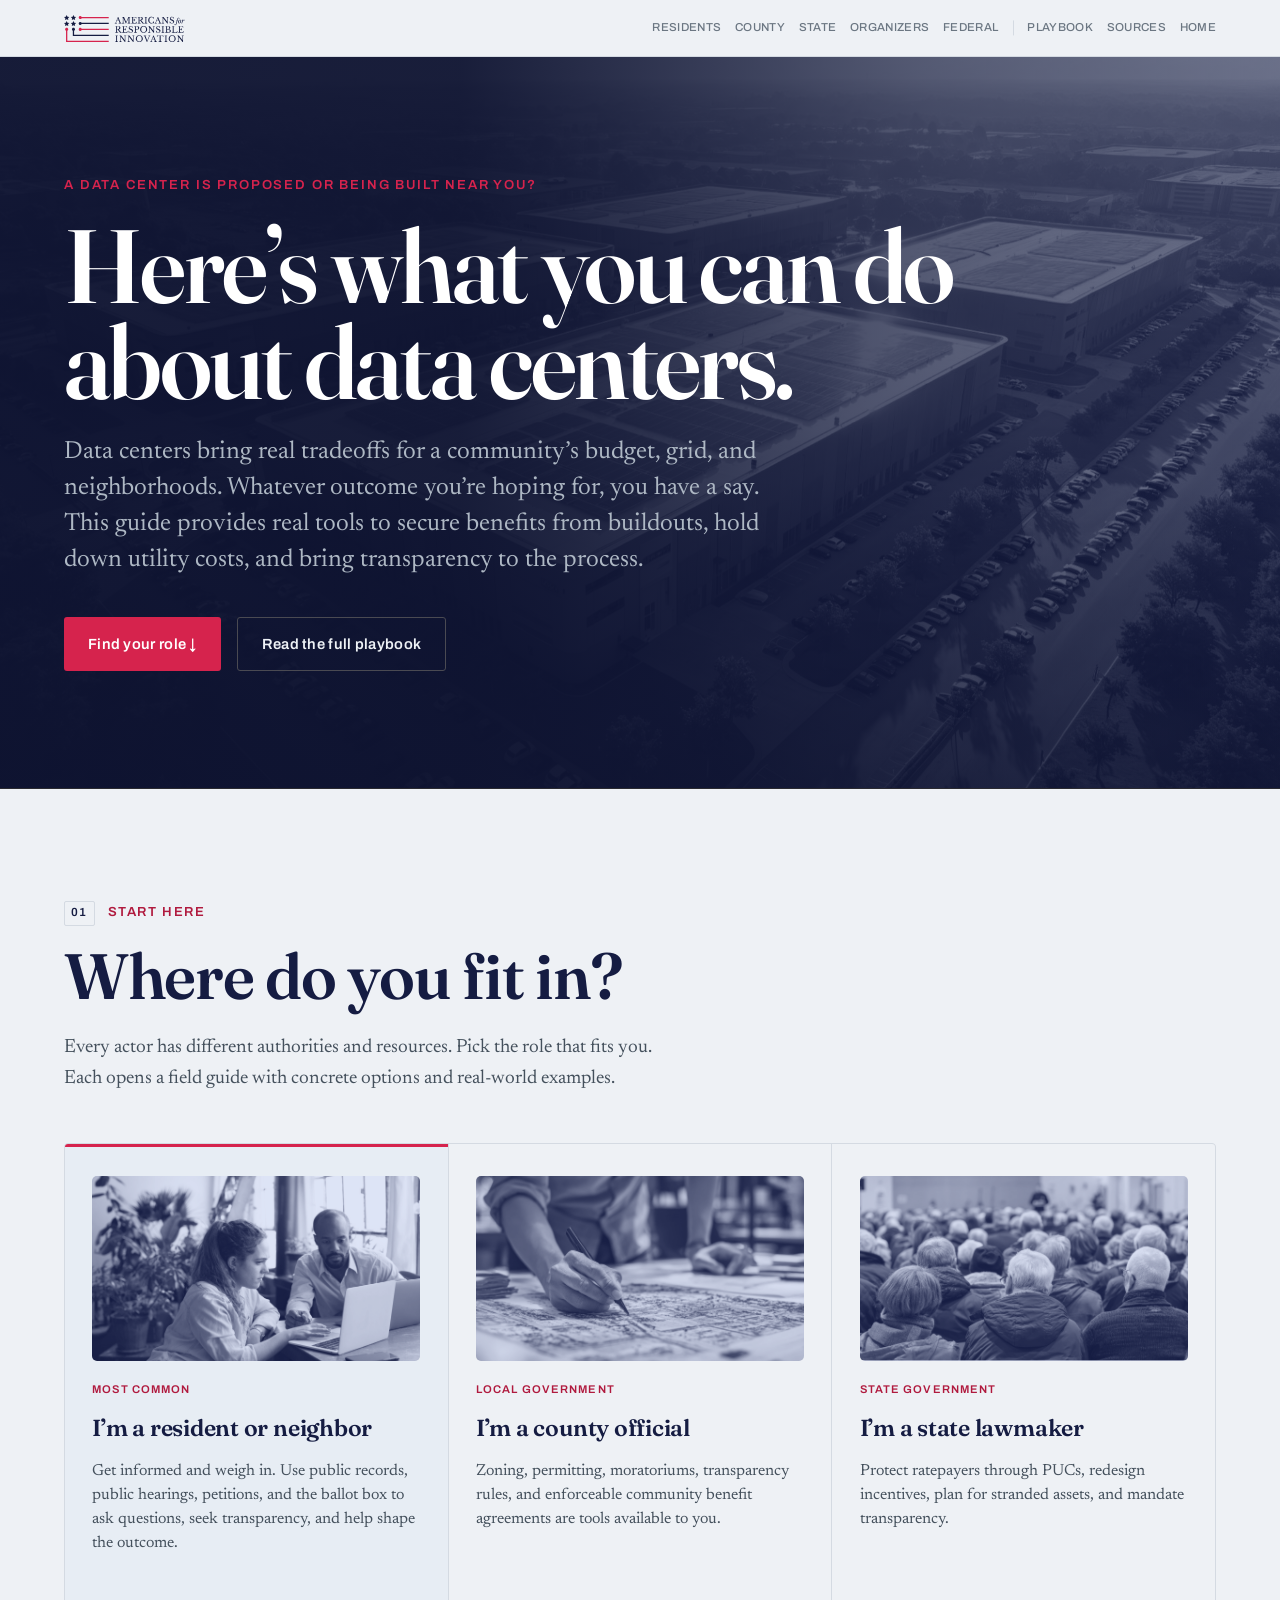
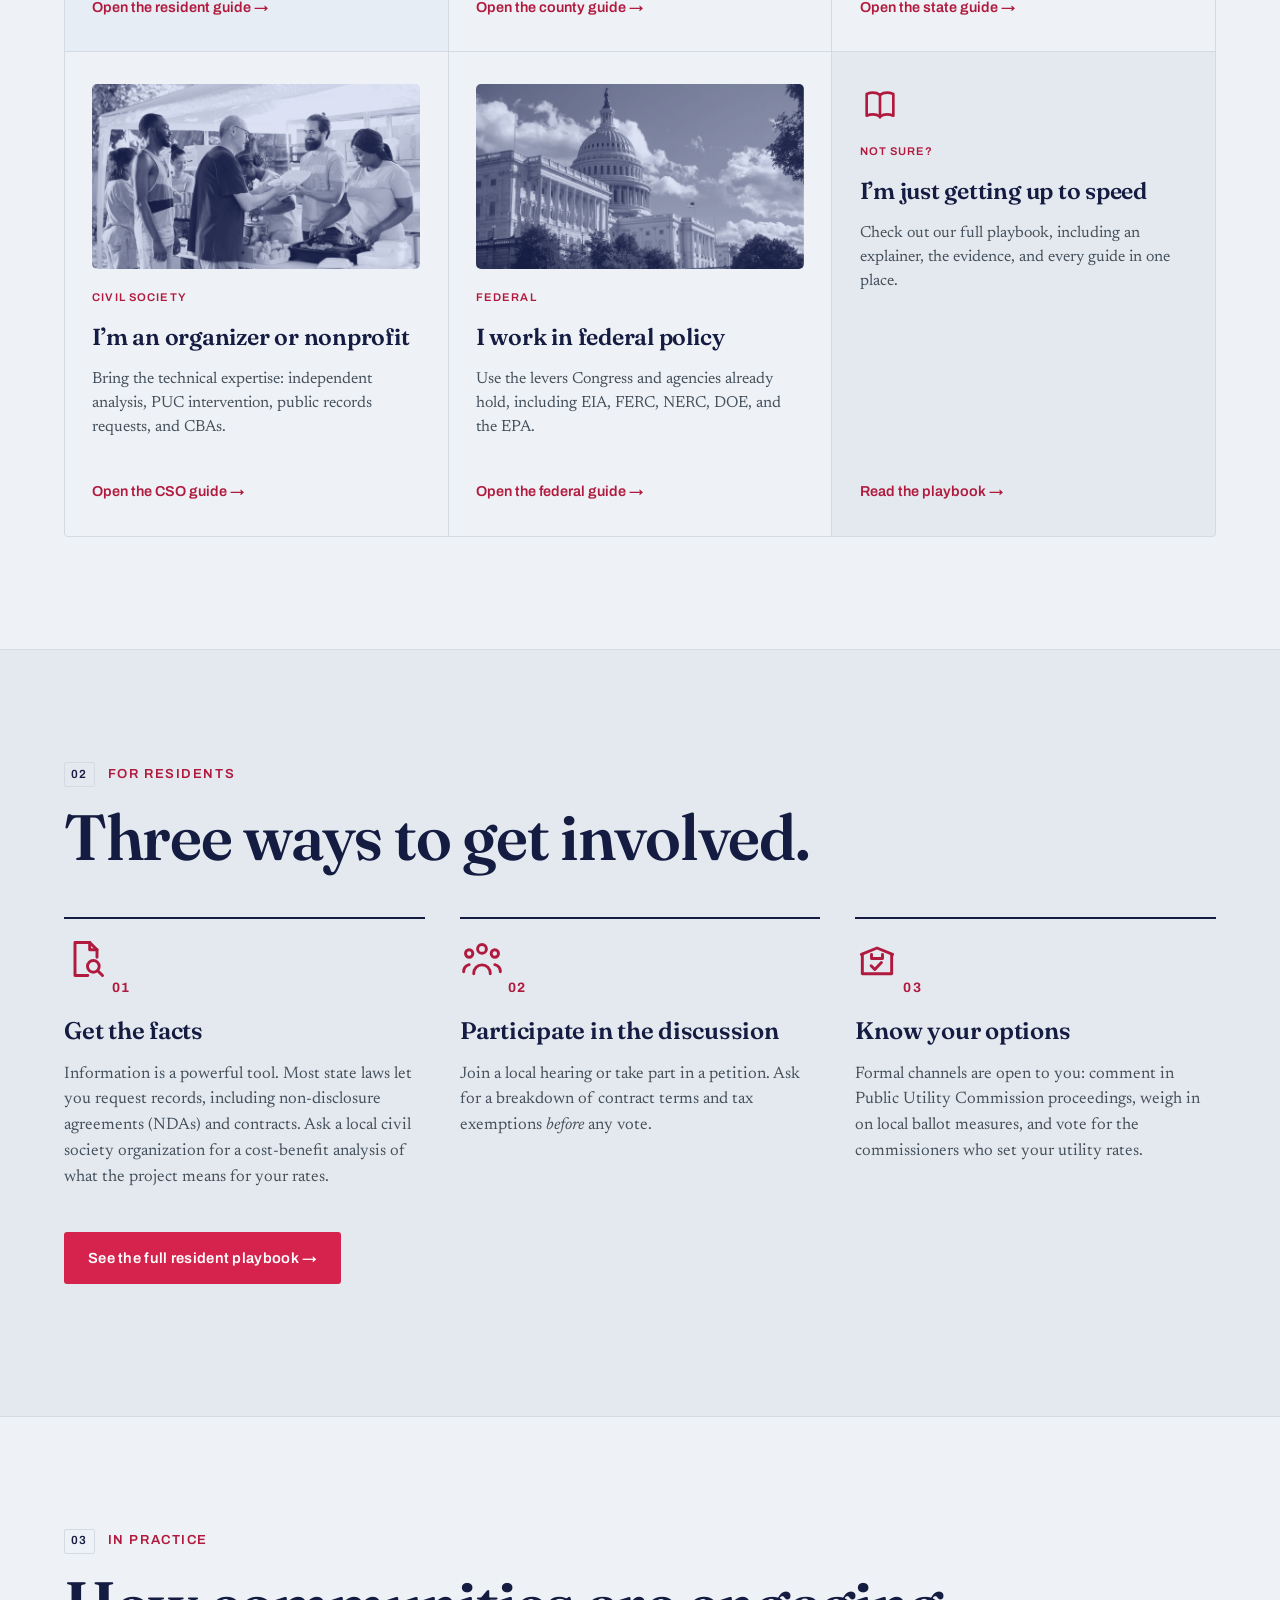
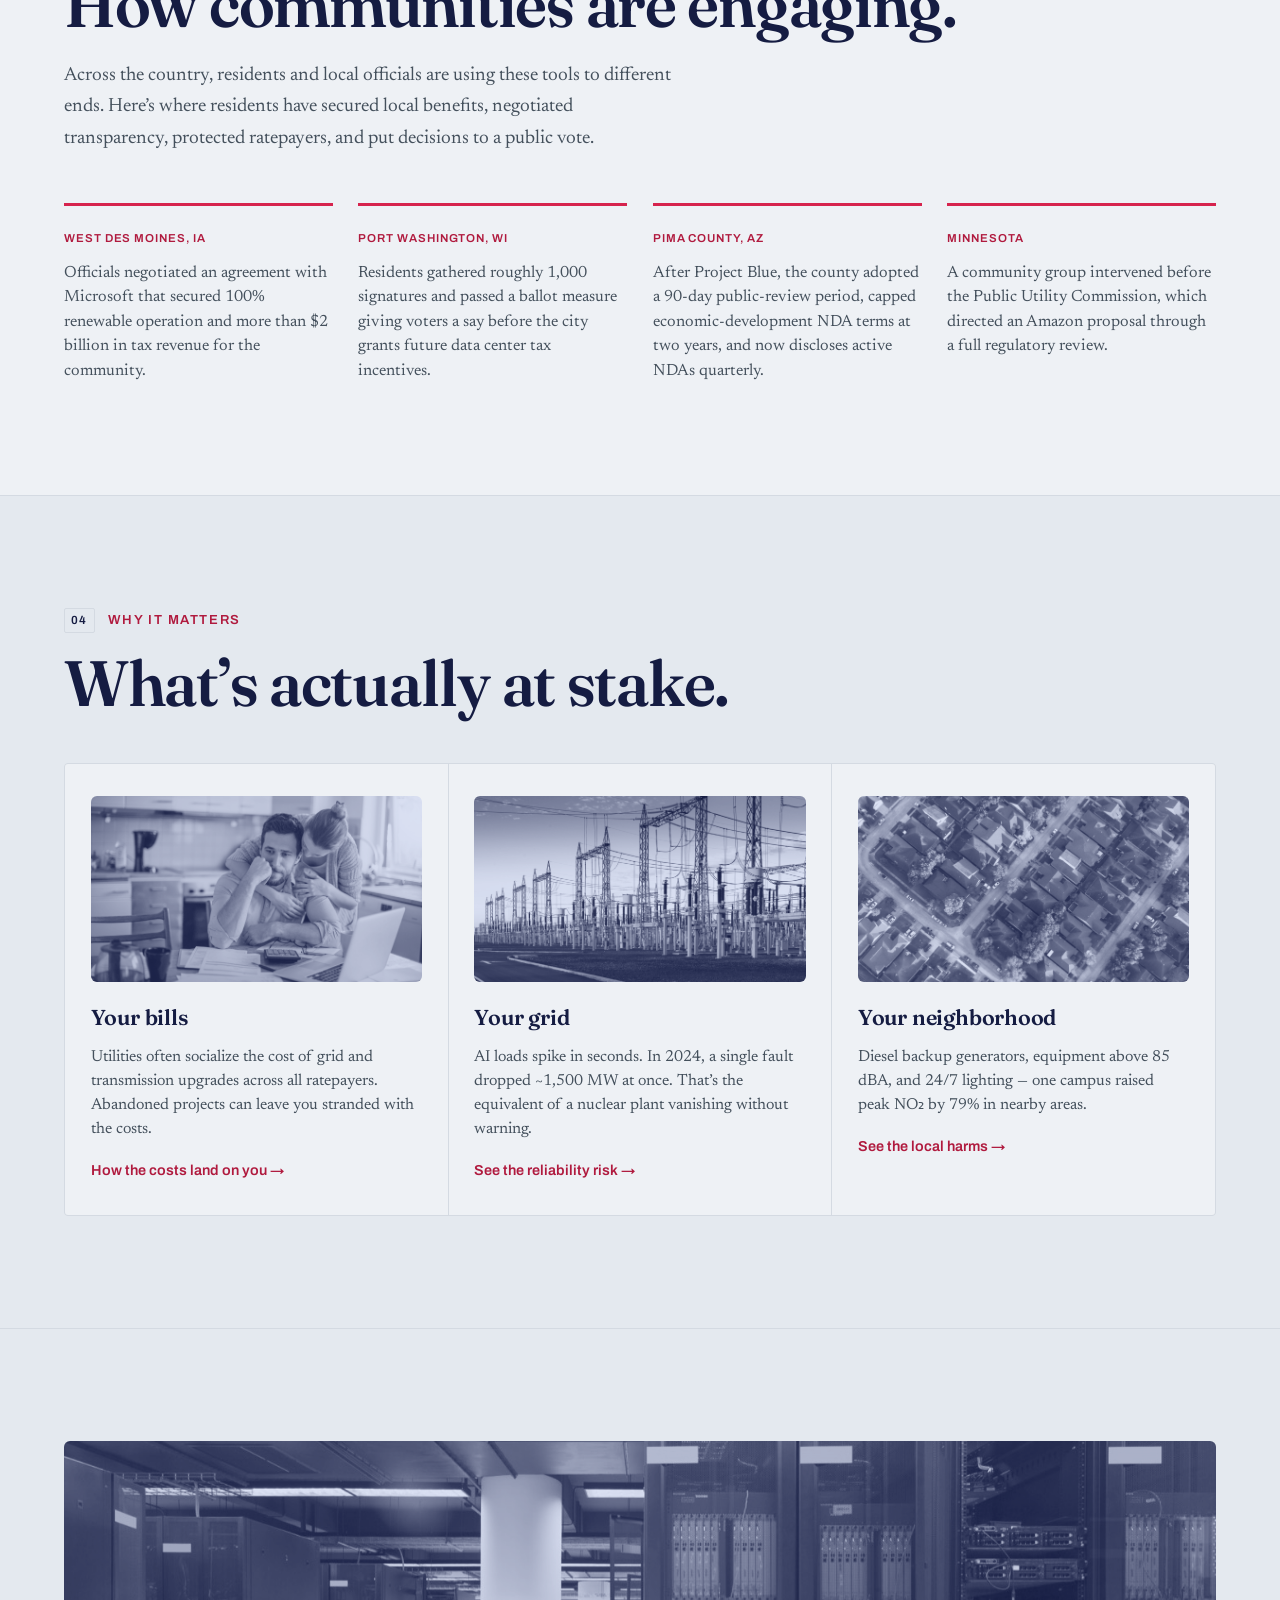
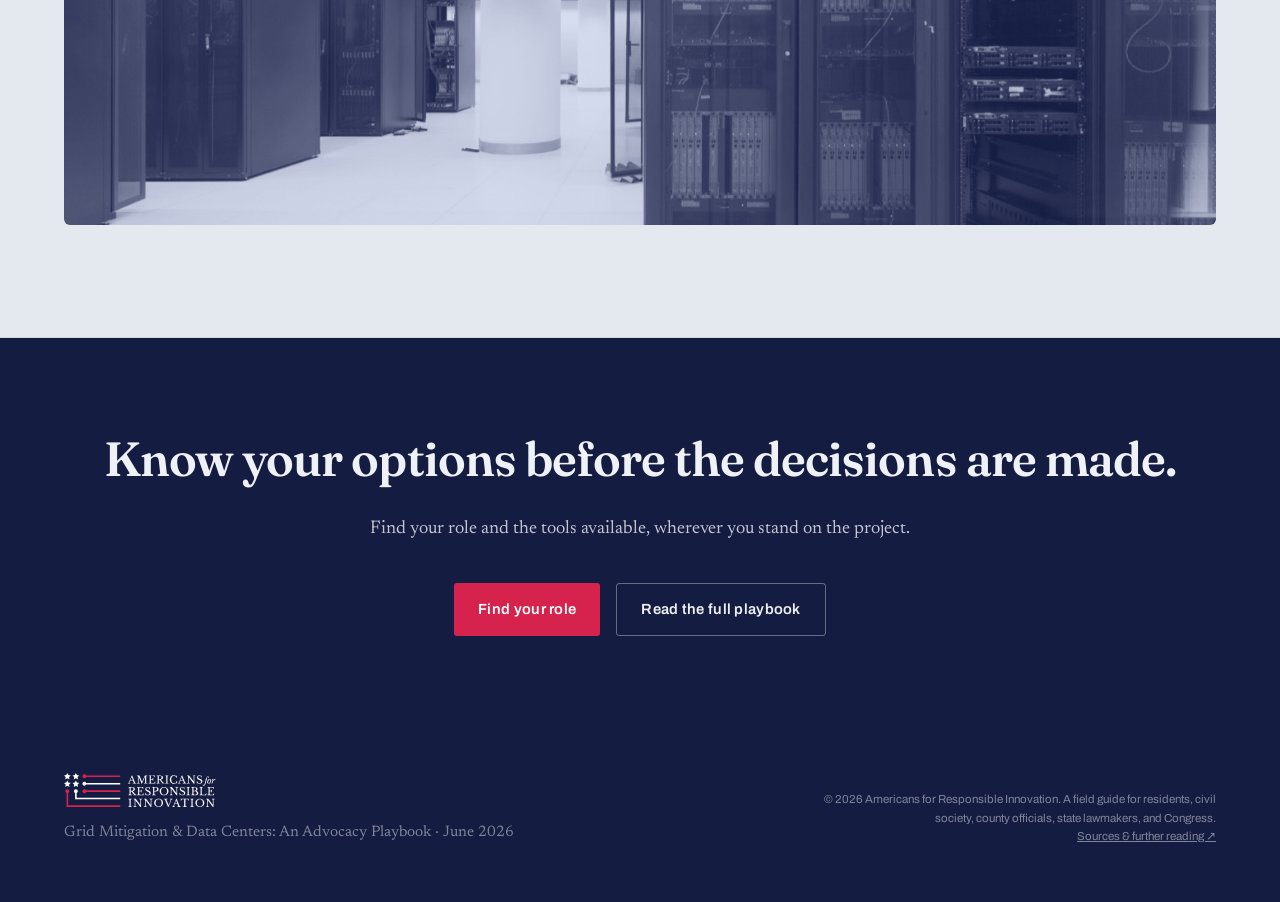
==== commit 7e7675c5: "Fix stranded PDF headings + move Home to end of nav - print.css/build.py: Chrome ignores break-after" ====
--- a/index.html
+++ b/index.html
@@ -8,7 +8,7 @@
   <link rel="preconnect" href="https://fonts.googleapis.com" />
   <link rel="preconnect" href="https://fonts.gstatic.com" crossorigin />
   <link href="https://fonts.googleapis.com/css2?family=Archivo:wght@400;500;600;700&family=Fraunces:ital,opsz,wght@0,9..144,300..900;1,9..144,400..700&family=Newsreader:ital,opsz,wght@0,6..72,300..600;1,6..72,300..500&display=swap" rel="stylesheet" />
-  <link rel="stylesheet" href="styles.css?v=18" />
+  <link rel="stylesheet" href="styles.css?v=19" />
 </head>
 <body class="action-page">
   <div class="progress" id="progress" aria-hidden="true"></div>
@@ -29,7 +29,6 @@
     <div class="container topbar-inner">
       <a class="org" href="https://ari.us" target="_blank" rel="noopener"><img src="images/ari-logo-navy.svg" alt="Americans for Responsible Innovation" /></a>
       <nav class="section-nav" aria-label="Primary">
-        <a href="index.html">Home</a>
         <a href="guides.html?guide=citizens">Residents</a>
         <a href="guides.html?guide=county">County</a>
         <a href="guides.html?guide=state">State</a>
@@ -37,6 +36,7 @@
         <a href="guides.html?guide=federal">Federal</a>
         <a href="playbook.html" class="nav-pb">Playbook</a>
         <a href="sources.html">Sources</a>
+        <a href="index.html" class="nav-home">Home</a>
       </nav>
     </div>
   </header>
--- a/styles.css
+++ b/styles.css
@@ -865,3 +865,19 @@
 .footer-org a { display: inline-block; }
 .footer-org img { height: 34px; width: auto; display: block; }
 @media (max-width: 520px) { .org img { height: 23px; } }
+
+/* ── PDF download buttons ───────────────────────────── */
+.dl-btn {
+  display: inline-flex; align-items: center; gap: 0.5rem;
+  font-family: var(--ui); font-weight: 600; font-size: 0.8rem;
+  letter-spacing: 0.04em; text-transform: uppercase;
+  color: var(--accent-text); text-decoration: none;
+  border: 1.5px solid var(--rule); border-radius: 4px;
+  padding: 0.55rem 0.95rem; transition: background 0.15s, border-color 0.15s, color 0.15s;
+}
+.dl-btn:hover { border-color: var(--signal); color: var(--signal); background: #fff; }
+.dl-btn svg { width: 15px; height: 15px; flex: none; }
+.guide-dl { margin: -0.2rem 0 2rem; }
+.dl-btn--light { color: #fff; border-color: rgba(255,255,255,0.45); }
+.dl-btn--light:hover { color: #fff; border-color: var(--signal); background: rgba(255,255,255,0.08); }
+.cover-dl { margin-top: 1.5rem; }
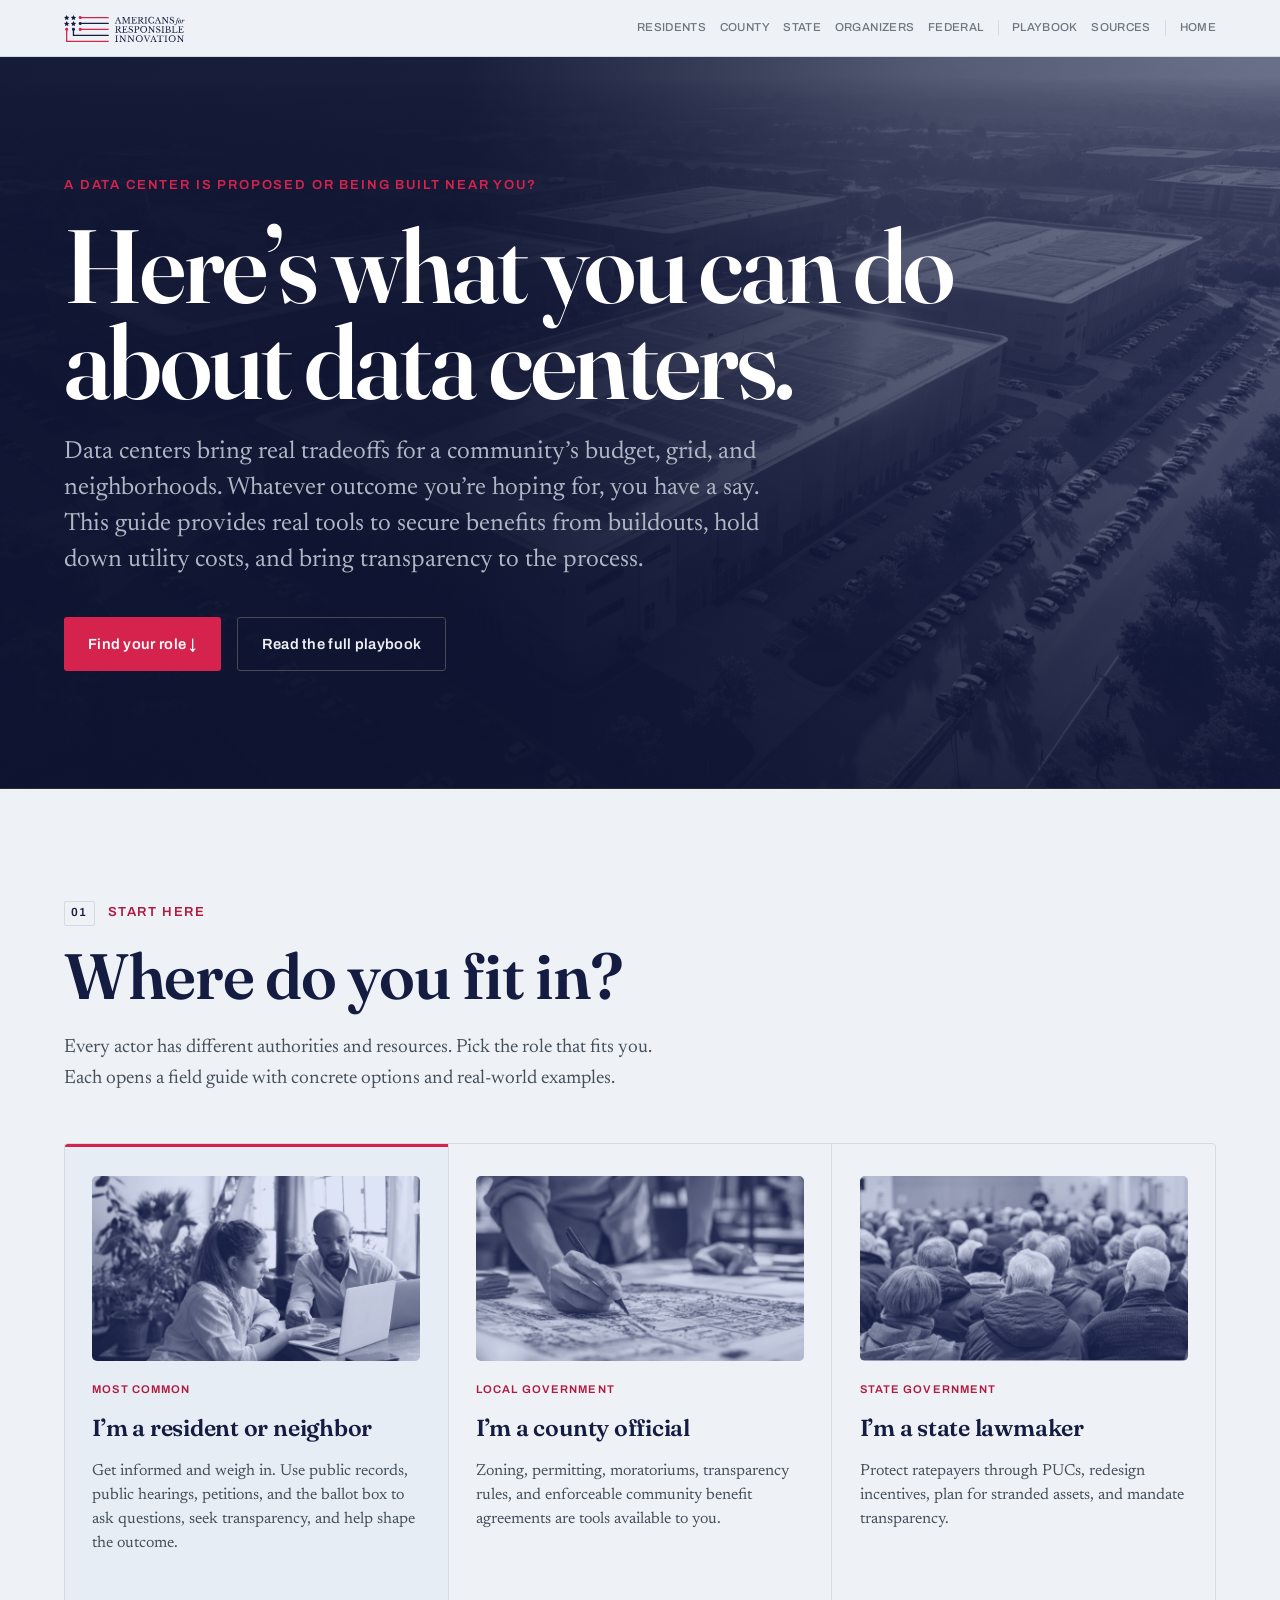
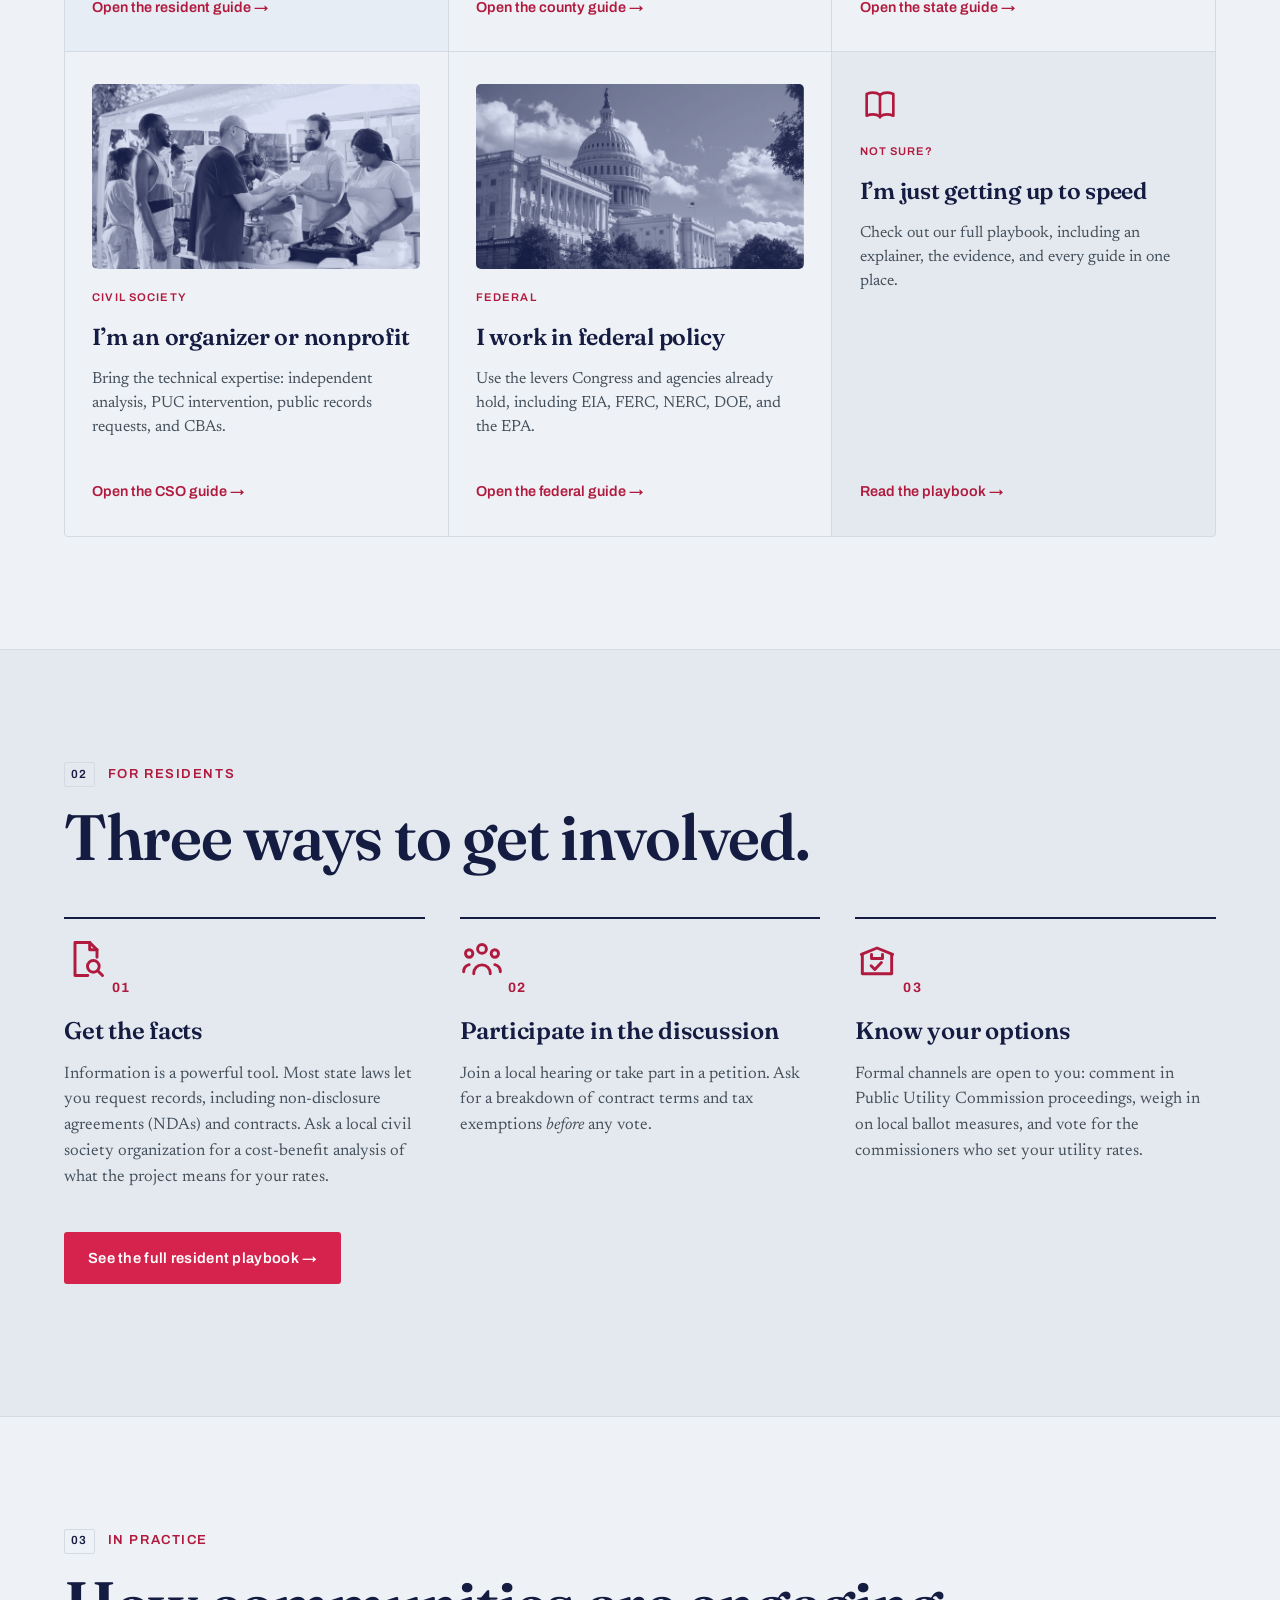
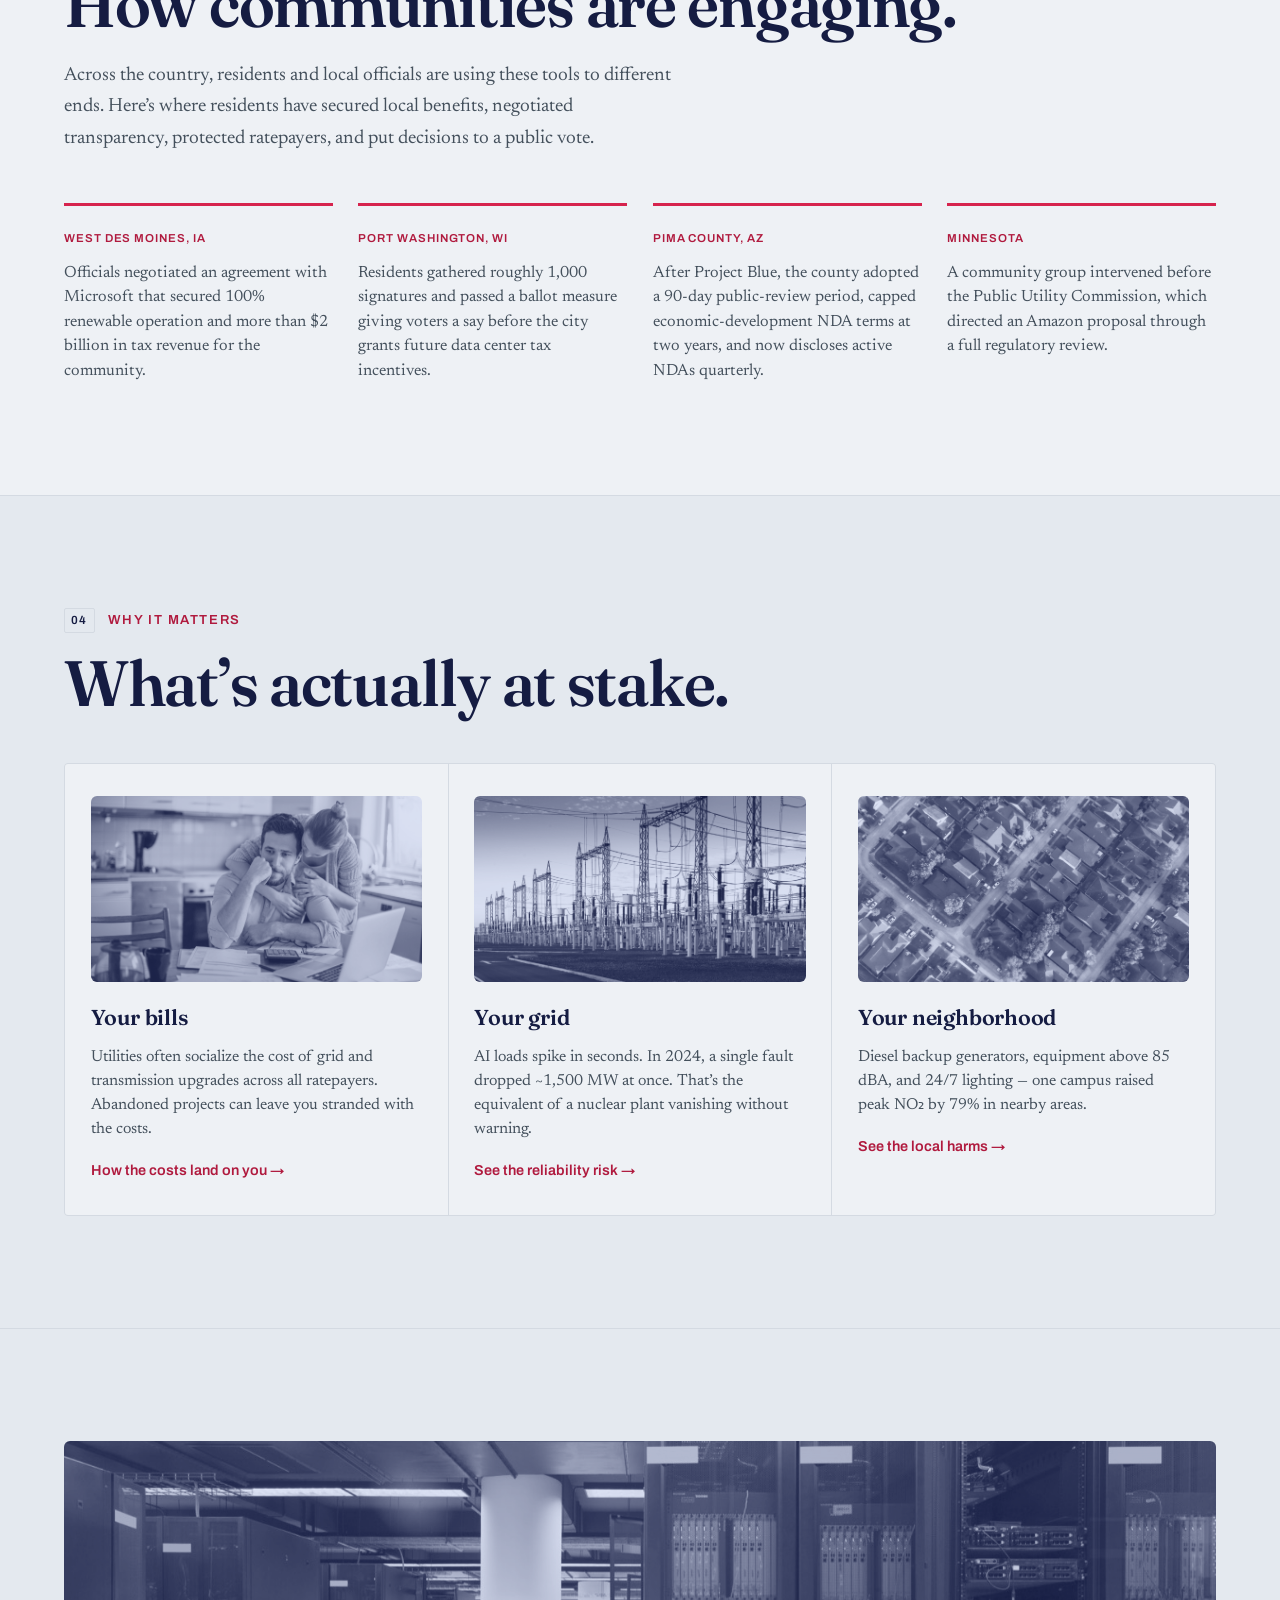
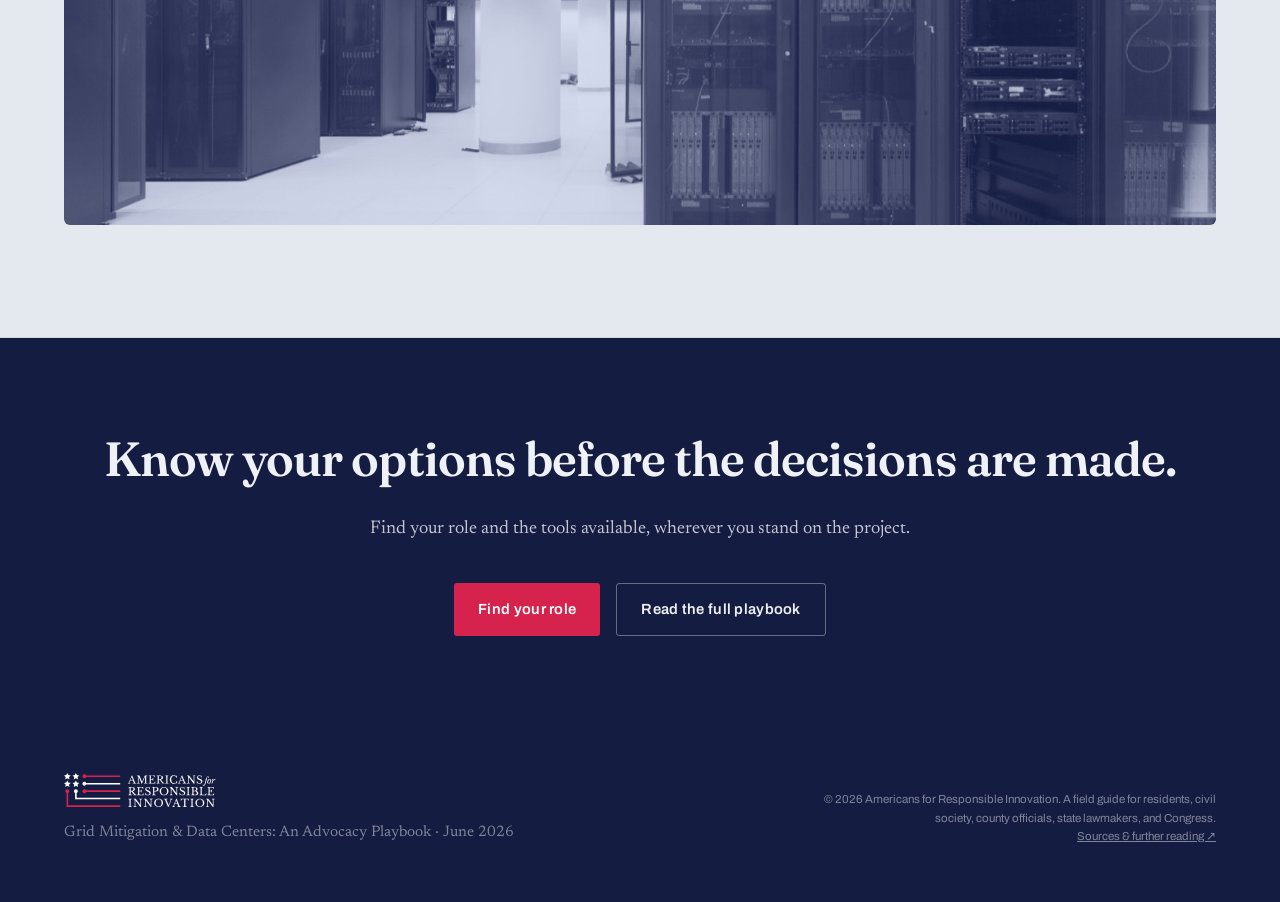
==== commit 1e57b45a: "Add nav divider before Home Give .nav-home the same ::before divider as .nav-pb so Home is visually " ====
--- a/index.html
+++ b/index.html
@@ -8,7 +8,7 @@
   <link rel="preconnect" href="https://fonts.googleapis.com" />
   <link rel="preconnect" href="https://fonts.gstatic.com" crossorigin />
   <link href="https://fonts.googleapis.com/css2?family=Archivo:wght@400;500;600;700&family=Fraunces:ital,opsz,wght@0,9..144,300..900;1,9..144,400..700&family=Newsreader:ital,opsz,wght@0,6..72,300..600;1,6..72,300..500&display=swap" rel="stylesheet" />
-  <link rel="stylesheet" href="styles.css?v=19" />
+  <link rel="stylesheet" href="styles.css?v=20" />
 </head>
 <body class="action-page">
   <div class="progress" id="progress" aria-hidden="true"></div>
--- a/styles.css
+++ b/styles.css
@@ -94,14 +94,14 @@
   padding: 2px 0; border-bottom: 1.5px solid transparent;
   transition: color 0.2s, border-color 0.2s;
 }
-.section-nav .nav-pb {
+.section-nav .nav-pb, .section-nav .nav-home {
   color: var(--ink-3); margin-left: 0.95rem; position: relative;
 }
-.section-nav .nav-pb::before {
+.section-nav .nav-pb::before, .section-nav .nav-home::before {
   content: ""; position: absolute; left: -0.9rem; top: 50%; transform: translateY(-50%);
   height: 0.95rem; width: 1px; background: var(--rule);
 }
-.section-nav .nav-pb:hover { color: var(--accent-text); }
+.section-nav .nav-pb:hover, .section-nav .nav-home:hover { color: var(--accent-text); }
 .section-nav a:hover, .section-nav a.active { color: var(--accent-text); border-bottom-color: var(--signal); }
 .section-nav a.nav-action {
   color: #ffffff; background: var(--signal); border: none;
